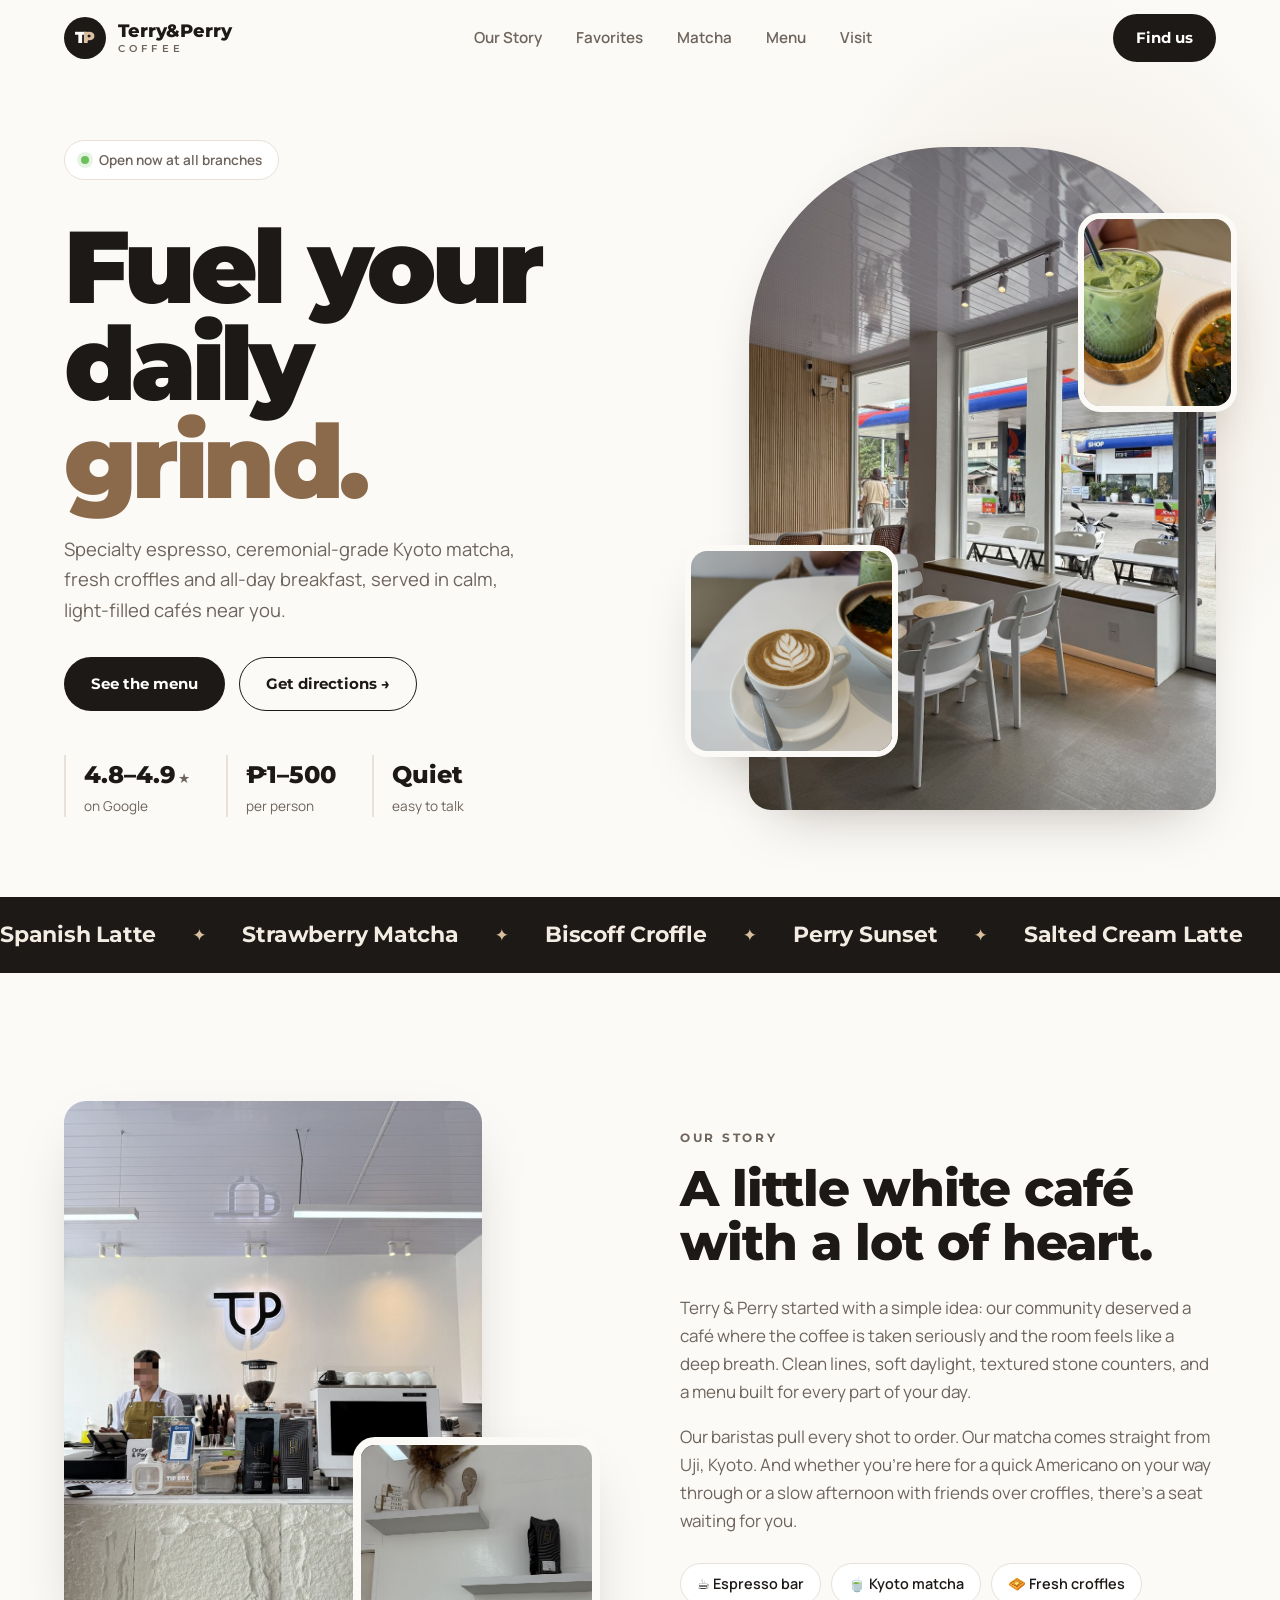
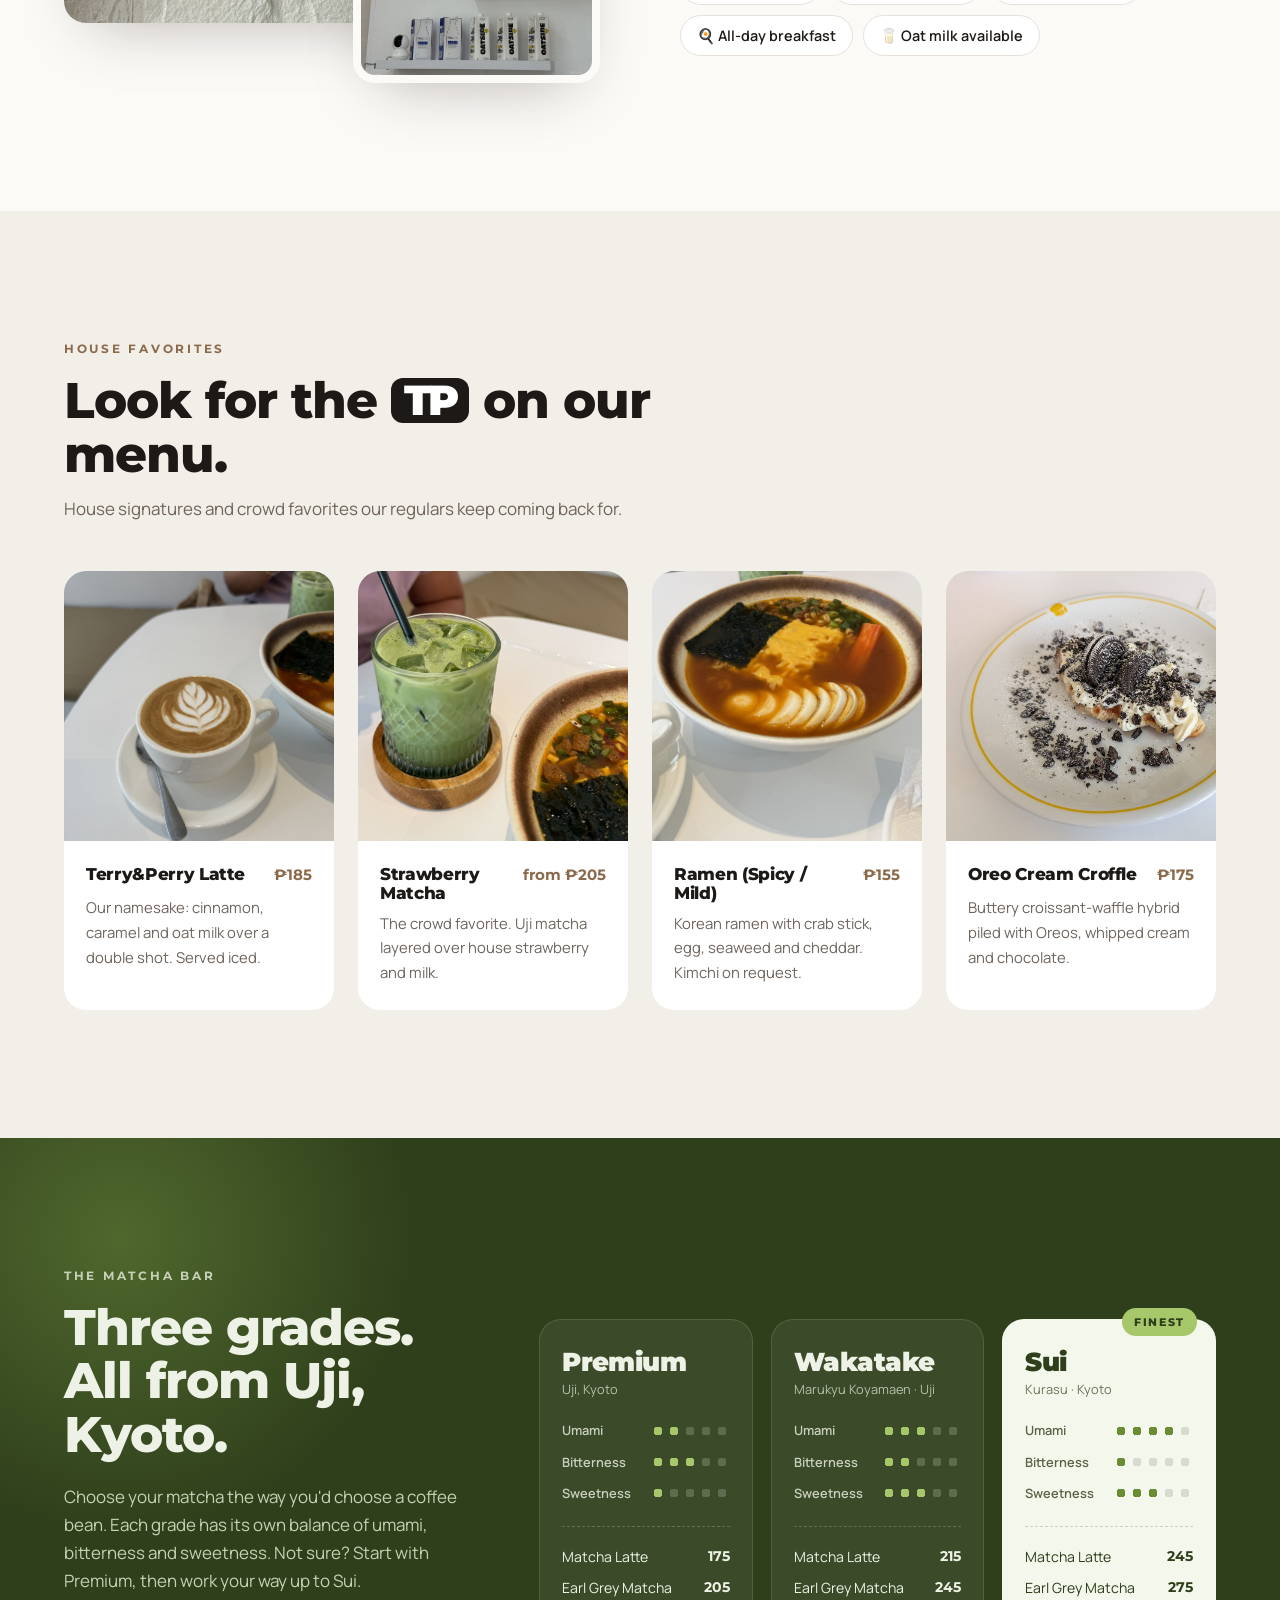
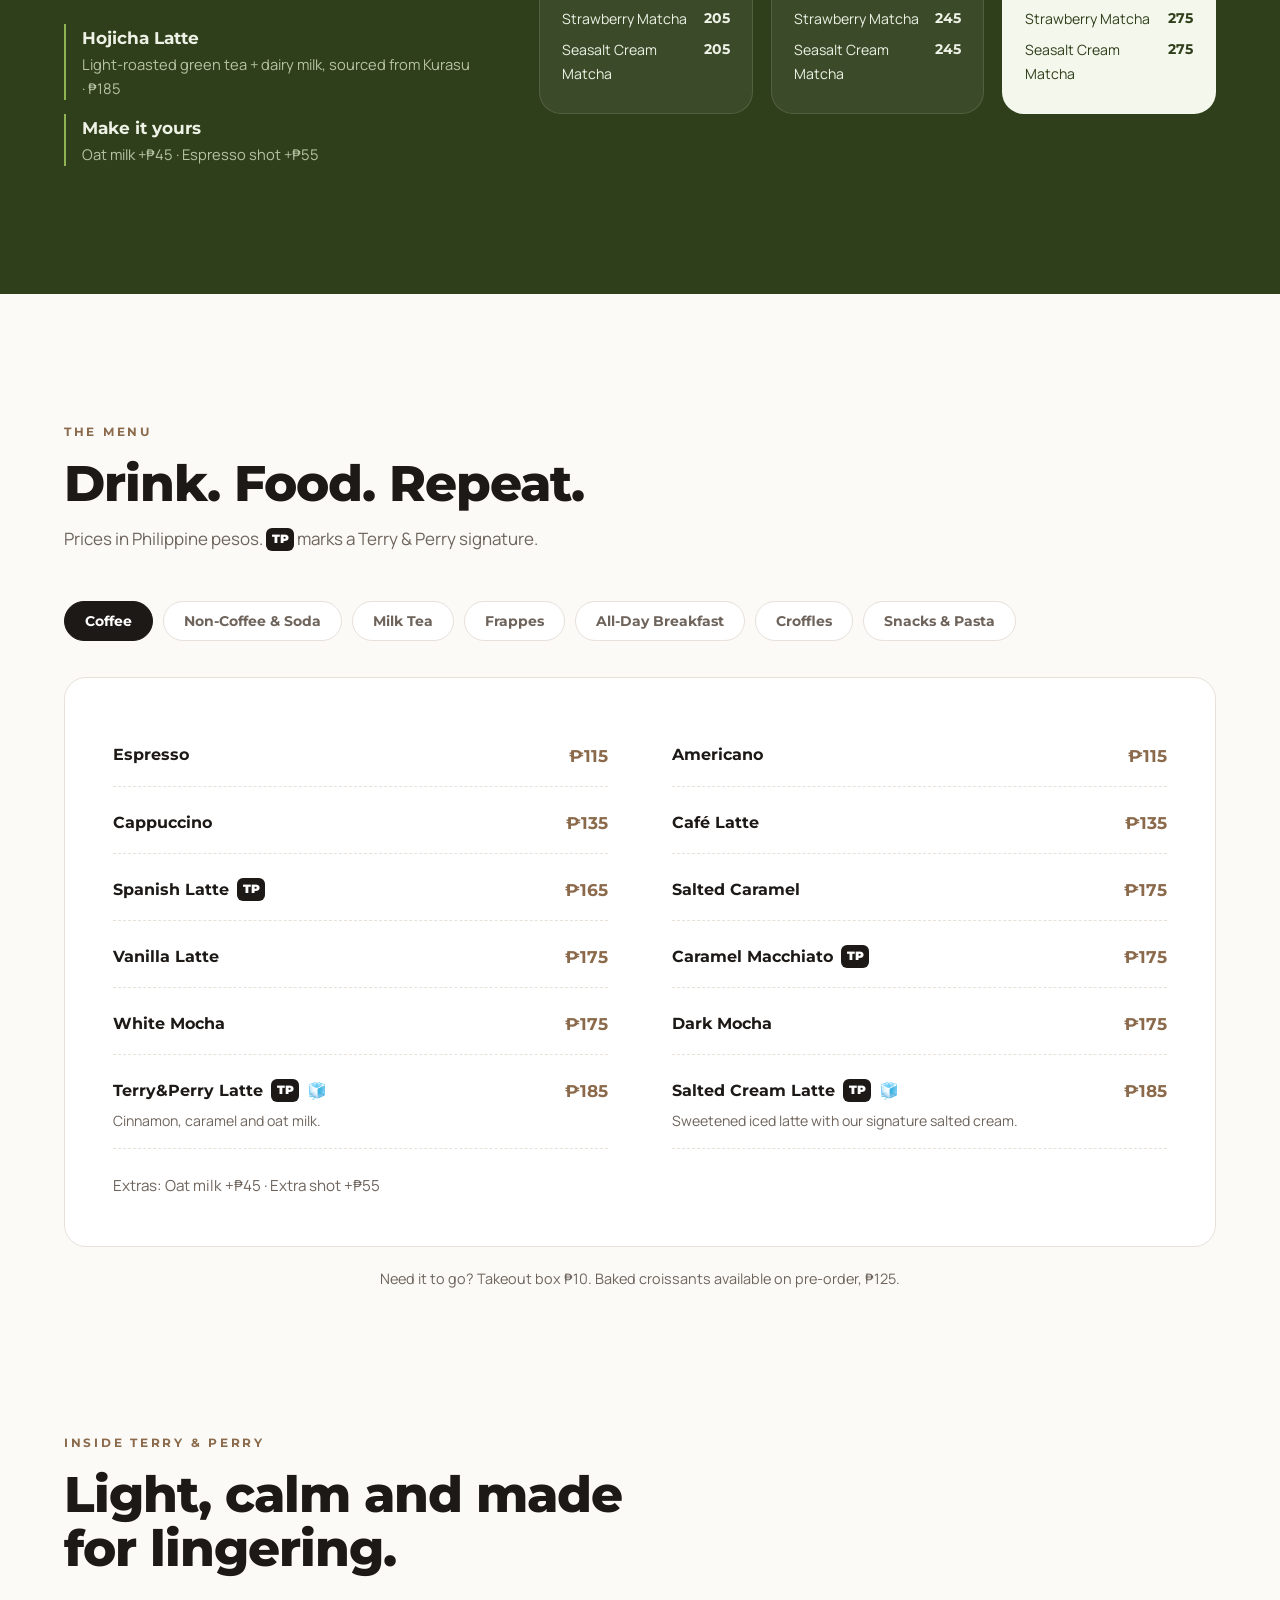
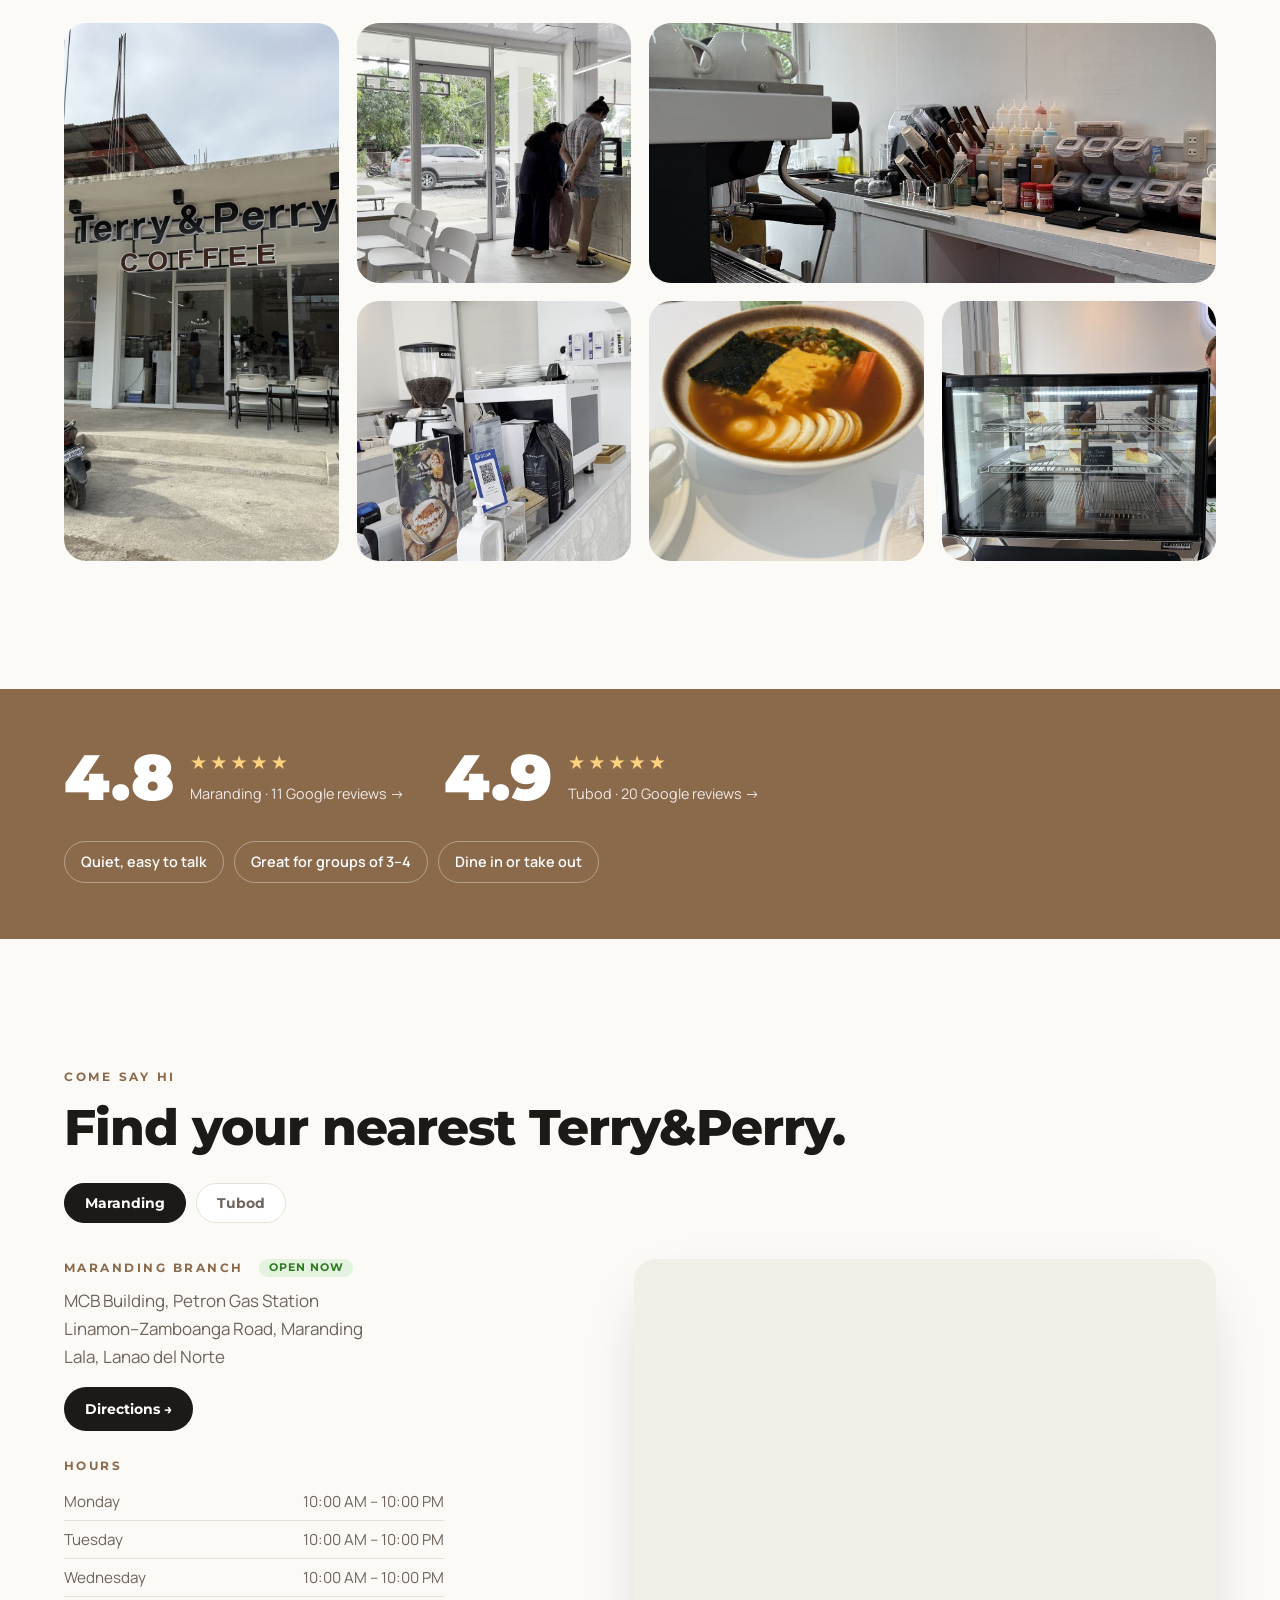
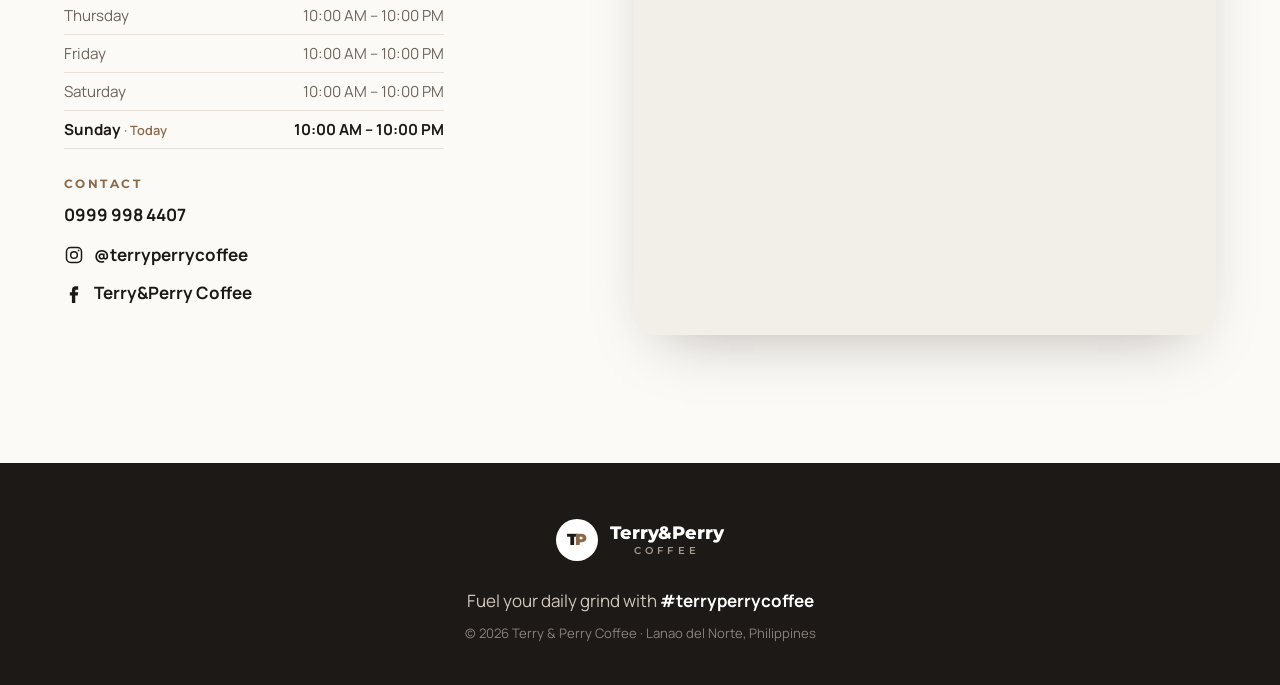
==== index.html @ 443e6894 "Add Terry & Perry Coffee landing page Static landing page with hero, story, house favorites, Kyoto m" ====
<!doctype html>
<html lang="en">
<head>
  <meta charset="utf-8">
  <meta name="viewport" content="width=device-width, initial-scale=1">
  <title>Terry &amp; Perry Coffee</title>
  <meta name="description" content="Terry & Perry Coffee — specialty coffee, Kyoto matcha, croffles and all-day breakfast across our branches in Lanao del Norte.">
  <link rel="preconnect" href="https://fonts.googleapis.com">
  <link rel="preconnect" href="https://fonts.gstatic.com" crossorigin>
  <link href="https://fonts.googleapis.com/css2?family=Montserrat:wght@500;600;700;800;900&family=Manrope:wght@400;500;600;700&display=swap" rel="stylesheet">
  <link rel="stylesheet" href="styles.css">
</head>
<body>

  <!-- ============ NAV ============ -->
  <header class="nav" id="nav">
    <div class="container nav__inner">
      <a href="#top" class="brand" aria-label="Terry & Perry Coffee home">
        <span class="brand__mark" aria-hidden="true">T<span>P</span></span>
        <span class="brand__name">Terry&amp;Perry<small>Coffee</small></span>
      </a>
      <nav class="nav__links" aria-label="Primary">
        <a href="#story">Our Story</a>
        <a href="#favorites">Favorites</a>
        <a href="#matcha">Matcha</a>
        <a href="#menu">Menu</a>
        <a href="#visit">Visit</a>
      </nav>
      <a href="#visit" class="btn btn--dark nav__cta">Find us</a>
      <button class="nav__toggle" aria-label="Open menu" aria-expanded="false" aria-controls="mobileNav">
        <span></span><span></span>
      </button>
    </div>
    <div class="mobile-nav" id="mobileNav">
      <a href="#story">Our Story</a>
      <a href="#favorites">Favorites</a>
      <a href="#matcha">Matcha</a>
      <a href="#menu">Menu</a>
      <a href="#visit">Visit</a>
    </div>
  </header>

  <main id="top">
    <!-- ============ HERO ============ -->
    <section class="hero">
      <div class="container hero__grid">
        <div class="hero__copy">
          <p class="eyebrow"><span class="dot"></span><span id="openStatus">2 branches · open daily</span></p>
          <h1>Fuel your<br>daily <em>grind.</em></h1>
          <p class="lead">Specialty espresso, ceremonial-grade Kyoto matcha, fresh croffles and all-day breakfast, served in calm, light-filled cafés near you.</p>
          <div class="hero__actions">
            <a href="#menu" class="btn btn--dark">See the menu</a>
            <a href="#visit" class="btn btn--ghost">Get directions →</a>
          </div>
          <ul class="hero__facts">
            <li><strong>4.8–4.9<span class="star">★</span></strong><span>on Google</span></li>
            <li><strong>₱1–500</strong><span>per person</span></li>
            <li><strong>Quiet</strong><span>easy to talk</span></li>
          </ul>
        </div>
        <div class="hero__media">
          <figure class="hero__main">
            <img src="images/interior-window.jpg" alt="Bright white interior of Terry & Perry Coffee with large windows and light wood chairs">
          </figure>
          <figure class="hero__float hero__float--a">
            <img src="images/latte.jpg" alt="Latte with rosetta latte art">
          </figure>
          <figure class="hero__float hero__float--b">
            <img src="images/iced-matcha.jpg" alt="Iced matcha latte">
          </figure>
        </div>
      </div>
    </section>

    <!-- ============ MARQUEE ============ -->
    <div class="marquee" aria-hidden="true">
      <div class="marquee__track">
        <span>Spanish Latte</span><i>✦</i><span>Strawberry Matcha</span><i>✦</i><span>Biscoff Croffle</span><i>✦</i><span>Perry Sunset</span><i>✦</i><span>Salted Cream Latte</span><i>✦</i><span>Korean Ramen</span><i>✦</i><span>Hojicha Latte</span><i>✦</i>
        <span>Spanish Latte</span><i>✦</i><span>Strawberry Matcha</span><i>✦</i><span>Biscoff Croffle</span><i>✦</i><span>Perry Sunset</span><i>✦</i><span>Salted Cream Latte</span><i>✦</i><span>Korean Ramen</span><i>✦</i><span>Hojicha Latte</span><i>✦</i>
      </div>
    </div>

    <!-- ============ STORY ============ -->
    <section class="section story" id="story">
      <div class="container story__grid">
        <div class="story__media reveal">
          <img class="story__img story__img--tall" src="images/counter.jpg" alt="Barista at the Terry & Perry counter beneath the illuminated TP logo">
          <img class="story__img story__img--small" src="images/shelf.jpg" alt="Minimal white shelves with pampas grass and oat milk cartons">
        </div>
        <div class="story__copy reveal">
          <p class="kicker">Our story</p>
          <h2>A little white café with a lot of heart.</h2>
          <p>Terry &amp; Perry started with a simple idea: our community deserved a café where the coffee is taken seriously and the room feels like a deep breath. Clean lines, soft daylight, textured stone counters, and a menu built for every part of your day.</p>
          <p>Our baristas pull every shot to order. Our matcha comes straight from Uji, Kyoto. And whether you're here for a quick Americano on your way through or a slow afternoon with friends over croffles, there's a seat waiting for you.</p>
          <div class="story__pills">
            <span>☕ Espresso bar</span>
            <span>🍵 Kyoto matcha</span>
            <span>🧇 Fresh croffles</span>
            <span>🍳 All-day breakfast</span>
            <span>🥛 Oat milk available</span>
          </div>
        </div>
      </div>
    </section>

    <!-- ============ FAVORITES ============ -->
    <section class="section favorites" id="favorites">
      <div class="container">
        <div class="section__head reveal">
          <p class="kicker">House favorites</p>
          <h2>Look for the <span class="tp-badge">TP</span> on our menu.</h2>
          <p class="section__sub">House signatures and crowd favorites our regulars keep coming back for.</p>
        </div>
        <div class="fav-grid">
          <article class="fav reveal">
            <div class="fav__img"><img src="images/latte.jpg" alt="Hot latte with latte art" loading="lazy"></div>
            <div class="fav__body">
              <div class="fav__top"><h3>Terry&amp;Perry Latte</h3><span class="price">₱185</span></div>
              <p>Our namesake: cinnamon, caramel and oat milk over a double shot. Served iced.</p>
            </div>
          </article>
          <article class="fav reveal">
            <div class="fav__img"><img src="images/iced-matcha.jpg" alt="Iced strawberry matcha" loading="lazy"></div>
            <div class="fav__body">
              <div class="fav__top"><h3>Strawberry Matcha</h3><span class="price">from ₱205</span></div>
              <p>The crowd favorite. Uji matcha layered over house strawberry and milk.</p>
            </div>
          </article>
          <article class="fav reveal">
            <div class="fav__img"><img src="images/ramen.jpg" alt="Korean ramen with egg, crab stick, seaweed and cheese" loading="lazy"></div>
            <div class="fav__body">
              <div class="fav__top"><h3>Ramen (Spicy / Mild)</h3><span class="price">₱155</span></div>
              <p>Korean ramen with crab stick, egg, seaweed and cheddar. Kimchi on request.</p>
            </div>
          </article>
          <article class="fav reveal">
            <!-- TEMPORARY photo: CC0, Wikimedia Commons "Oreo Croffle - Fluffy Fluffy Dessert Cafe". Replace with a Terry & Perry shot. -->
            <div class="fav__img"><img src="images/croffle-temp.jpg" alt="Oreo cream croffle dusted with cookie crumbs" loading="lazy"></div>
            <div class="fav__body">
              <div class="fav__top"><h3>Oreo Cream Croffle</h3><span class="price">₱175</span></div>
              <p>Buttery croissant-waffle hybrid piled with Oreos, whipped cream and chocolate.</p>
            </div>
          </article>
        </div>
      </div>
    </section>

    <!-- ============ MATCHA ============ -->
    <section class="section matcha" id="matcha">
      <div class="container matcha__grid">
        <div class="matcha__intro reveal">
          <p class="kicker kicker--light">The matcha bar</p>
          <h2>Three grades.<br>All from Uji, Kyoto.</h2>
          <p>Choose your matcha the way you'd choose a coffee bean. Each grade has its own balance of umami, bitterness and sweetness. Not sure? Start with Premium, then work your way up to Sui.</p>
          <div class="matcha__extras">
            <div><strong>Hojicha Latte</strong><span>Light-roasted green tea + dairy milk, sourced from Kurasu · ₱185</span></div>
            <div><strong>Make it yours</strong><span>Oat milk +₱45 · Espresso shot +₱55</span></div>
          </div>
        </div>

        <div class="matcha__table reveal" role="region" aria-label="Matcha grades comparison">
          <div class="grades">
            <div class="grade">
              <h3>Premium</h3>
              <p class="grade__src">Uji, Kyoto</p>
              <dl class="notes">
                <div><dt>Umami</dt><dd><i class="meter" style="--v:2"></i></dd></div>
                <div><dt>Bitterness</dt><dd><i class="meter" style="--v:3"></i></dd></div>
                <div><dt>Sweetness</dt><dd><i class="meter" style="--v:1"></i></dd></div>
              </dl>
              <ul class="grade__prices">
                <li><span>Matcha Latte</span><b>175</b></li>
                <li><span>Earl Grey Matcha</span><b>205</b></li>
                <li><span>Strawberry Matcha</span><b>205</b></li>
                <li><span>Seasalt Cream Matcha</span><b>205</b></li>
              </ul>
            </div>
            <div class="grade">
              <h3>Wakatake</h3>
              <p class="grade__src">Marukyu Koyamaen · Uji</p>
              <dl class="notes">
                <div><dt>Umami</dt><dd><i class="meter" style="--v:3"></i></dd></div>
                <div><dt>Bitterness</dt><dd><i class="meter" style="--v:2"></i></dd></div>
                <div><dt>Sweetness</dt><dd><i class="meter" style="--v:3"></i></dd></div>
              </dl>
              <ul class="grade__prices">
                <li><span>Matcha Latte</span><b>215</b></li>
                <li><span>Earl Grey Matcha</span><b>245</b></li>
                <li><span>Strawberry Matcha</span><b>245</b></li>
                <li><span>Seasalt Cream Matcha</span><b>245</b></li>
              </ul>
            </div>
            <div class="grade grade--top">
              <span class="grade__tag">Finest</span>
              <h3>Sui</h3>
              <p class="grade__src">Kurasu · Kyoto</p>
              <dl class="notes">
                <div><dt>Umami</dt><dd><i class="meter" style="--v:4"></i></dd></div>
                <div><dt>Bitterness</dt><dd><i class="meter" style="--v:1"></i></dd></div>
                <div><dt>Sweetness</dt><dd><i class="meter" style="--v:3"></i></dd></div>
              </dl>
              <ul class="grade__prices">
                <li><span>Matcha Latte</span><b>245</b></li>
                <li><span>Earl Grey Matcha</span><b>275</b></li>
                <li><span>Strawberry Matcha</span><b>275</b></li>
                <li><span>Seasalt Cream Matcha</span><b>275</b></li>
              </ul>
            </div>
          </div>
        </div>
      </div>
    </section>

    <!-- ============ MENU ============ -->
    <section class="section menu" id="menu">
      <div class="container">
        <div class="section__head reveal">
          <p class="kicker">The menu</p>
          <h2>Drink. Food. Repeat.</h2>
          <p class="section__sub">Prices in Philippine pesos. <span class="tp-badge tp-badge--sm">TP</span> marks a Terry &amp; Perry signature.</p>
        </div>
        <div class="tabs" role="tablist" aria-label="Menu categories" id="menuTabs"></div>
        <div class="menu__panel" id="menuPanel" role="tabpanel" aria-live="polite"></div>
        <p class="menu__note">Need it to go? Takeout box ₱10. Baked croissants available on pre-order, ₱125.</p>
      </div>
    </section>

    <!-- ============ GALLERY ============ -->
    <section class="section gallery" id="gallery">
      <div class="container">
        <div class="section__head reveal">
          <p class="kicker">Inside Terry &amp; Perry</p>
          <h2>Light, calm and made for lingering.</h2>
        </div>
        <div class="gallery__grid">
          <figure class="g g--1 reveal"><img src="images/storefront.jpg" alt="Terry & Perry Coffee storefront with outdoor seating" loading="lazy"></figure>
          <figure class="g g--2 reveal"><img src="images/interior-seating.jpg" alt="White chairs and round tables near the glass entrance" loading="lazy"></figure>
          <figure class="g g--3 reveal"><img src="images/espresso-bar.jpg" alt="Espresso bar with backlit TP logo" loading="lazy"></figure>
          <figure class="g g--4 reveal"><img src="images/coffee-station.jpg" alt="Coffee grinder and brewing station" loading="lazy"></figure>
          <figure class="g g--5 reveal"><img src="images/ramen.jpg" alt="Bowl of ramen with nori and egg" loading="lazy"></figure>
          <figure class="g g--6 reveal"><img src="images/pastries.jpg" alt="Display case with cakes and pastries" loading="lazy"></figure>
        </div>
      </div>
    </section>

    <!-- ============ REVIEW BAND ============ -->
    <section class="rating-band">
      <div class="container rating-band__inner reveal">
        <div class="rating-band__scores" id="ratingScores"><!-- filled from BRANCHES in script.js --></div>
        <ul class="rating-band__tags" aria-label="What guests mention">
          <li>Quiet, easy to talk</li>
          <li>Great for groups of 3–4</li>
          <li>Dine in or take out</li>
        </ul>
      </div>
    </section>

    <!-- ============ VISIT ============ -->
    <section class="section visit" id="visit">
      <div class="container">
        <div class="visit__head reveal">
          <p class="kicker">Come say hi</p>
          <h2>Find your nearest Terry&amp;Perry.</h2>
          <div class="tabs" role="tablist" aria-label="Branches" id="branchTabs"></div>
        </div>
        <div class="visit__grid reveal">
          <div class="visit__info">
            <div id="branchInfo" aria-live="polite"><!-- filled from BRANCHES in script.js --></div>
            <div class="info-block">
              <h3>Contact</h3>
              <p><a href="tel:+639999984407">0999 998 4407</a></p>
              <div class="socials">
                <a href="https://www.instagram.com/terryperrycoffee/" target="_blank" rel="noopener" aria-label="Instagram">
                  <svg viewBox="0 0 24 24" width="20" height="20" fill="none" stroke="currentColor" stroke-width="1.8"><rect x="3" y="3" width="18" height="18" rx="5"/><circle cx="12" cy="12" r="4"/><circle cx="17.5" cy="6.5" r="1" fill="currentColor" stroke="none"/></svg>
                  @terryperrycoffee
                </a>
                <a href="https://www.facebook.com/search/top?q=Terry%26Perry%20Coffee" target="_blank" rel="noopener" aria-label="Facebook">
                  <svg viewBox="0 0 24 24" width="20" height="20" fill="currentColor"><path d="M14 8h3V4h-3c-2.8 0-4.5 1.8-4.5 4.6V11H7v4h2.5v9h4v-9h3l.5-4h-3.5V9c0-.6.4-1 1-1z"/></svg>
                  Terry&amp;Perry Coffee
                </a>
              </div>
            </div>
          </div>
          <div class="visit__map">
            <iframe id="branchMap" title="Map of the selected Terry & Perry branch" loading="lazy" referrerpolicy="no-referrer-when-downgrade"></iframe>
          </div>
        </div>
      </div>
    </section>
  </main>

  <!-- ============ FOOTER ============ -->
  <footer class="footer">
    <div class="container footer__inner">
      <div class="brand brand--footer">
        <span class="brand__mark" aria-hidden="true">T<span>P</span></span>
        <span class="brand__name">Terry&amp;Perry<small>Coffee</small></span>
      </div>
      <p class="footer__tag">Fuel your daily grind with <strong>#terryperrycoffee</strong></p>
      <p class="footer__copy">© <span id="year"></span> Terry &amp; Perry Coffee · Lanao del Norte, Philippines</p>
    </div>
  </footer>

  <script src="script.js"></script>
</body>
</html>
---- styles.css ----
/* ============ Tokens ============ */
:root {
  --bg: #fbfaf7;
  --surface: #ffffff;
  --stone: #f2eee8;
  --ink: #1d1916;
  --muted: #6e645c;
  --line: #e7e1d9;
  --brown: #8b6a4c;
  --brown-deep: #4e392a;
  --matcha: #6a8d34;
  --matcha-deep: #2f3f1b;
  --matcha-soft: #e9f0dc;
  --radius: 22px;
  --radius-sm: 14px;
  --shadow: 0 24px 60px -28px rgba(45, 30, 18, .35);
  --font-display: "Montserrat", system-ui, sans-serif;
  --font-body: "Manrope", system-ui, sans-serif;
  --container: 1200px;
}

*, *::before, *::after { box-sizing: border-box; }
html { scroll-behavior: smooth; scroll-padding-top: 84px; }
body {
  margin: 0;
  background: var(--bg);
  color: var(--ink);
  font-family: var(--font-body);
  font-size: 17px;
  line-height: 1.65;
  -webkit-font-smoothing: antialiased;
  overflow-x: hidden;
}
img { display: block; max-width: 100%; }
a { color: inherit; }
h1, h2, h3 { font-family: var(--font-display); line-height: 1.08; margin: 0; letter-spacing: -0.02em; }
h2 { font-size: clamp(2rem, 4.2vw, 3.1rem); font-weight: 800; }
p { margin: 0 0 1em; }

.container { width: 100%; max-width: var(--container); margin: 0 auto; padding: 0 24px; }
.section { padding: clamp(72px, 10vw, 128px) 0; }
.section__head { max-width: 640px; margin-bottom: 48px; }
.section__sub { color: var(--muted); margin-top: 14px; }
.kicker {
  font-family: var(--font-display); font-weight: 700; font-size: .78rem;
  letter-spacing: .22em; text-transform: uppercase; color: var(--brown); margin-bottom: 14px;
}
.kicker--light { color: #b9d48a; }

/* ============ Buttons ============ */
.btn {
  display: inline-flex; align-items: center; gap: 8px;
  padding: 14px 26px; border-radius: 999px;
  font-family: var(--font-display); font-weight: 700; font-size: .92rem;
  text-decoration: none; transition: transform .2s ease, background .2s ease, color .2s ease, box-shadow .2s;
  border: 1.5px solid transparent; white-space: nowrap;
}
.btn:hover { transform: translateY(-2px); }
.btn--dark { background: var(--ink); color: #fff; }
.btn--dark:hover { background: var(--brown-deep); box-shadow: 0 12px 24px -12px rgba(78, 57, 42, .6); }
.btn--ghost { border-color: var(--ink); color: var(--ink); }
.btn--ghost:hover { background: var(--ink); color: #fff; }
.btn--light { background: #fff; color: var(--brown-deep); }

/* ============ Brand mark ============ */
.brand { display: inline-flex; align-items: center; gap: 12px; text-decoration: none; }
.brand__mark {
  display: inline-flex; align-items: center; justify-content: center; width: 42px; height: 42px; border-radius: 50%;
  background: var(--ink); color: #fff; font-family: var(--font-display); font-weight: 900;
  font-size: 1rem; letter-spacing: -0.08em; padding-right: 2px;
}
.brand__mark span { color: #d9bf9f; margin-left: -1px; }
.brand__name { font-family: var(--font-display); font-weight: 800; font-size: 1.12rem; line-height: 1; display: flex; flex-direction: column; }
.brand__name small { font-weight: 600; font-size: .62rem; letter-spacing: .42em; text-transform: uppercase; color: var(--muted); margin-top: 4px; }

/* ============ Nav ============ */
.nav {
  position: fixed; inset: 0 0 auto 0; z-index: 50;
  transition: background .3s ease, box-shadow .3s ease, backdrop-filter .3s;
}
.nav.is-scrolled { background: rgba(251, 250, 247, .86); backdrop-filter: blur(14px); box-shadow: 0 1px 0 var(--line); }
.nav__inner { display: flex; align-items: center; justify-content: space-between; height: 76px; gap: 24px; }
.nav__links { display: flex; gap: 34px; }
.nav__links a { text-decoration: none; font-weight: 600; font-size: .95rem; color: var(--muted); position: relative; transition: color .2s; }
.nav__links a::after { content: ""; position: absolute; left: 0; bottom: -6px; width: 0; height: 2px; background: var(--brown); transition: width .25s; }
.nav__links a:hover { color: var(--ink); }
.nav__links a:hover::after { width: 100%; }
.nav__cta { padding: 11px 22px; }
.nav__toggle { display: none; background: none; border: 0; width: 44px; height: 44px; cursor: pointer; position: relative; }
.nav__toggle span { position: absolute; left: 11px; right: 11px; height: 2px; background: var(--ink); transition: transform .3s, top .3s; }
.nav__toggle span:first-child { top: 17px; }
.nav__toggle span:last-child { top: 25px; }
.nav.is-open .nav__toggle span:first-child { top: 21px; transform: rotate(45deg); }
.nav.is-open .nav__toggle span:last-child { top: 21px; transform: rotate(-45deg); }
.mobile-nav { display: none; }

/* ============ Hero ============ */
.hero { padding: 140px 0 80px; position: relative; }
.hero::before {
  content: ""; position: absolute; inset: 0 0 auto auto; width: 55%; height: 100%;
  background: radial-gradient(60% 60% at 70% 40%, #efe6da 0%, transparent 70%); pointer-events: none;
}
.hero__grid { display: grid; grid-template-columns: 1.05fr 1fr; gap: 64px; align-items: center; position: relative; }
.eyebrow {
  display: inline-flex; align-items: center; gap: 10px; padding: 8px 16px; border-radius: 999px;
  background: var(--surface); border: 1px solid var(--line); font-weight: 600; font-size: .85rem; color: var(--muted);
}
.dot { width: 8px; height: 8px; border-radius: 50%; background: #6cbf5a; box-shadow: 0 0 0 4px rgba(108, 191, 90, .18); }
.dot.is-closed { background: #c9774d; box-shadow: 0 0 0 4px rgba(201, 119, 77, .18); }
.hero h1 {
  font-size: clamp(3.2rem, 8vw, 6.4rem); font-weight: 900; letter-spacing: -0.045em; margin: 24px 0 24px; line-height: .95;
}
.hero h1 em { font-style: normal; color: var(--brown); }
.lead { font-size: 1.15rem; color: var(--muted); max-width: 30rem; }
.hero__actions { display: flex; gap: 14px; flex-wrap: wrap; margin: 32px 0 44px; }
.hero__facts { list-style: none; padding: 0; margin: 0; display: flex; gap: 36px; flex-wrap: wrap; }
.hero__facts li { display: flex; flex-direction: column; padding-left: 18px; border-left: 2px solid var(--line); }
.hero__facts strong { font-family: var(--font-display); font-size: 1.5rem; font-weight: 800; }
.hero__facts span { font-size: .85rem; color: var(--muted); }
.star { color: #e3a83b; font-size: 1.1rem; margin-left: 2px; }

.hero__media { position: relative; aspect-ratio: 4 / 5; }
.hero__media figure { margin: 0; overflow: hidden; }
.hero__media img { width: 100%; height: 100%; object-fit: cover; }
.hero__main { position: absolute; inset: 0 0 0 12%; border-radius: 200px 200px var(--radius) var(--radius); box-shadow: var(--shadow); }
.hero__float { position: absolute; border-radius: var(--radius); border: 6px solid var(--bg); box-shadow: var(--shadow); }
.hero__float--a { width: 40%; aspect-ratio: 1; left: 0; bottom: 8%; animation: float 7s ease-in-out infinite; }
.hero__float--b { width: 30%; aspect-ratio: 4 / 5; right: -4%; top: 10%; animation: float 8s ease-in-out -2s infinite; }
@keyframes float { 50% { transform: translateY(-12px); } }

/* ============ Marquee ============ */
.marquee { background: var(--ink); color: #f3ece3; overflow: hidden; padding: 20px 0; }
.marquee__track { display: flex; gap: 36px; width: max-content; animation: scroll 38s linear infinite; align-items: center; }
.marquee span { font-family: var(--font-display); font-weight: 700; font-size: 1.35rem; letter-spacing: -0.01em; }
.marquee i { font-style: normal; color: #d9bf9f; }
@keyframes scroll { to { transform: translateX(-50%); } }

/* ============ Story ============ */
.story__grid { display: grid; grid-template-columns: 1fr 1fr; gap: 80px; align-items: center; }
.story__media { position: relative; padding-bottom: 60px; }
.story__img { border-radius: var(--radius); object-fit: cover; box-shadow: var(--shadow); }
.story__img--tall { width: 78%; aspect-ratio: 4 / 5; }
.story__img--small { position: absolute; width: 46%; aspect-ratio: 1; right: 0; bottom: 0; border: 8px solid var(--bg); }
.story__copy p { color: var(--muted); }
.story__copy h2 { margin-bottom: 24px; }
.story__pills { display: flex; flex-wrap: wrap; gap: 10px; margin-top: 28px; }
.story__pills span { background: var(--surface); border: 1px solid var(--line); padding: 8px 16px; border-radius: 999px; font-size: .9rem; font-weight: 600; }

/* ============ Favorites ============ */
.favorites { background: var(--stone); }
.tp-badge {
  display: inline-grid; place-items: center; background: var(--ink); color: #fff;
  border-radius: 12px; padding: 0 .3em; font-weight: 900; letter-spacing: -0.06em; font-size: .85em; vertical-align: .08em;
}
.tp-badge--sm { font-size: .72rem; border-radius: 6px; padding: 2px 6px; vertical-align: .1em; letter-spacing: -0.04em; font-family: var(--font-display); }
.fav-grid { display: grid; grid-template-columns: repeat(4, 1fr); gap: 24px; }
.fav { background: var(--surface); border-radius: var(--radius); overflow: hidden; transition: transform .35s ease, box-shadow .35s ease; }
.fav:hover { transform: translateY(-6px); box-shadow: var(--shadow); }
.fav__img { aspect-ratio: 1; overflow: hidden; }
.fav__img img { width: 100%; height: 100%; object-fit: cover; transition: transform .6s ease; }
.fav:hover .fav__img img { transform: scale(1.06); }
.fav__body { padding: 22px 22px 26px; }
.fav__top { display: flex; justify-content: space-between; align-items: baseline; gap: 10px; margin-bottom: 8px; }
.fav h3 { font-size: 1.08rem; font-weight: 800; }
.price { font-family: var(--font-display); font-weight: 700; color: var(--brown); font-size: .92rem; white-space: nowrap; }
.fav p { color: var(--muted); font-size: .93rem; margin: 0; }

/* ============ Matcha ============ */
.matcha { background: var(--matcha-deep); color: #eef2e6; position: relative; overflow: hidden; }
.matcha::before {
  content: ""; position: absolute; width: 640px; height: 640px; border-radius: 50%;
  background: radial-gradient(circle, rgba(140, 180, 80, .35), transparent 65%); top: -220px; left: -200px;
}
.matcha__grid { display: grid; grid-template-columns: .85fr 1.4fr; gap: 64px; align-items: center; position: relative; }
.matcha__intro p { color: #c5d0b5; }
.matcha__intro h2 { margin-bottom: 22px; }
.matcha__extras { display: grid; gap: 14px; margin-top: 28px; }
.matcha__extras div { border-left: 2px solid #8fb253; padding-left: 16px; display: flex; flex-direction: column; }
.matcha__extras strong { font-family: var(--font-display); }
.matcha__extras span { color: #b6c3a4; font-size: .92rem; }
.grades { display: grid; grid-template-columns: repeat(3, 1fr); gap: 18px; }
.grade {
  position: relative; background: rgba(255, 255, 255, .06); border: 1px solid rgba(255, 255, 255, .12);
  border-radius: var(--radius); padding: 28px 22px; transition: transform .3s, background .3s;
}
.grade:hover { transform: translateY(-4px); background: rgba(255, 255, 255, .1); }
.grade--top { background: #f4f7ec; color: var(--matcha-deep); border-color: transparent; }
.grade--top:hover { background: #fff; }
.grade__tag {
  position: absolute; top: -12px; right: 18px; background: #a6c86b; color: var(--matcha-deep);
  font-family: var(--font-display); font-weight: 800; font-size: .7rem; letter-spacing: .15em; text-transform: uppercase;
  padding: 5px 12px; border-radius: 999px;
}
.grade h3 { font-size: 1.6rem; font-weight: 900; }
.grade__src { font-size: .8rem; opacity: .7; margin: 4px 0 20px; }
.notes { margin: 0 0 22px; display: grid; gap: 10px; }
.notes div { display: flex; justify-content: space-between; align-items: center; gap: 8px; }
.notes dt { font-size: .8rem; font-weight: 600; opacity: .8; }
.notes dd { margin: 0; }
/* 5-dot scale: dd draws the empty dots, .meter overlays --v filled dots */
.grade { --on: #a6c86b; --off: rgba(255, 255, 255, .18); }
.grade--top { --on: var(--matcha); --off: rgba(47, 63, 27, .15); }
.notes dd { position: relative; width: 80px; height: 10px; background: radial-gradient(circle 4.5px, var(--off) 98%, transparent) 0 0 / 16px 10px repeat-x; }
.meter { position: absolute; left: 0; top: 0; height: 10px; width: calc(var(--v) * 16px); background: radial-gradient(circle 4.5px, var(--on) 98%, transparent) 0 0 / 16px 10px repeat-x; }
.grade__prices { list-style: none; padding: 18px 0 0; margin: 0; border-top: 1px dashed currentColor; border-color: rgba(255, 255, 255, .2); display: grid; gap: 8px; }
.grade--top .grade__prices { border-color: rgba(47, 63, 27, .2); }
.grade__prices li { display: flex; justify-content: space-between; gap: 8px; font-size: .88rem; }
.grade__prices b { font-family: var(--font-display); }

/* ============ Menu ============ */
.tabs { display: flex; gap: 10px; flex-wrap: wrap; margin-bottom: 36px; }
.tab {
  border: 1.5px solid var(--line); background: var(--surface); color: var(--muted);
  padding: 10px 20px; border-radius: 999px; font-family: var(--font-display); font-weight: 700; font-size: .88rem;
  cursor: pointer; transition: all .2s;
}
.tab:hover { border-color: var(--ink); color: var(--ink); }
.tab[aria-selected="true"] { background: var(--ink); border-color: var(--ink); color: #fff; }
.menu__panel {
  background: var(--surface); border: 1px solid var(--line); border-radius: var(--radius);
  padding: clamp(24px, 4vw, 48px); min-height: 280px;
}
.menu__panel.is-swapping { animation: fadeUp .4s ease; }
.menu__cols { display: grid; grid-template-columns: 1fr 1fr; gap: 6px 64px; }
.menu__intro { color: var(--muted); margin-bottom: 24px; font-size: .95rem; }
.item { display: grid; grid-template-columns: 1fr auto; gap: 4px 16px; padding: 16px 0; border-bottom: 1px dashed var(--line); }
.item__name { font-family: var(--font-display); font-weight: 700; font-size: 1rem; display: flex; align-items: center; gap: 8px; }
.item__price { font-family: var(--font-display); font-weight: 700; color: var(--brown); white-space: nowrap; }
.item__desc { grid-column: 1 / -1; color: var(--muted); font-size: .88rem; margin: 0; }
.menu__note { color: var(--muted); font-size: .9rem; margin-top: 20px; text-align: center; }
.size-head { display: flex; justify-content: flex-end; gap: 22px; font-family: var(--font-display); font-weight: 700; font-size: .75rem; color: var(--muted); letter-spacing: .1em; }

/* ============ Gallery ============ */
.gallery { padding-top: 0; }
.gallery__grid {
  display: grid; grid-template-columns: repeat(4, 1fr); grid-template-rows: 260px 260px; gap: 18px;
}
.g { margin: 0; border-radius: var(--radius); overflow: hidden; }
.g img { width: 100%; height: 100%; object-fit: cover; transition: transform .7s ease; }
.g:hover img { transform: scale(1.05); }
.g--1 { grid-row: span 2; }
.g--3 { grid-column: span 2; }

/* ============ Rating band ============ */
.rating-band { background: var(--brown); color: #fff; padding: 56px 0; }
.rating-band__inner { display: flex; align-items: center; justify-content: space-between; gap: 32px; flex-wrap: wrap; }
.rating-band__scores { display: flex; gap: 40px; flex-wrap: wrap; }
.rating-band__score { display: flex; align-items: center; gap: 16px; text-decoration: none; color: #fff; transition: opacity .2s; }
.rating-band__score:hover { opacity: .85; }
.rating-band__score .big { font-family: var(--font-display); font-weight: 900; font-size: 4rem; line-height: 1; }
.rating-band__score .stars { color: #ffd27d; letter-spacing: 3px; font-size: 1.2rem; }
.rating-band__score span:not(.big) { font-size: .9rem; opacity: .85; }
.rating-band__tags { list-style: none; padding: 0; margin: 0; display: flex; gap: 10px; flex-wrap: wrap; }
.rating-band__tags li { border: 1px solid rgba(255, 255, 255, .35); padding: 8px 16px; border-radius: 999px; font-weight: 600; font-size: .9rem; }

/* ============ Visit ============ */
.visit__grid { display: grid; grid-template-columns: 1fr 1.15fr; gap: 64px; align-items: stretch; }
.visit__head { margin-bottom: 36px; }
.visit__head h2 { margin-bottom: 28px; }
.visit__head .tabs { margin-bottom: 0; }
.btn--sm { padding: 10px 20px; font-size: .85rem; margin-top: 16px; }
.status { display: inline-block; margin-left: 10px; padding: 3px 10px; border-radius: 999px; font-size: .68rem; letter-spacing: .08em; background: #e4f3df; color: #2f7a22; vertical-align: 1px; }
.status--closed { background: #f7e6dc; color: #a2532c; }
.info-block { margin-bottom: 28px; }
.info-block h3 { font-size: .78rem; letter-spacing: .2em; text-transform: uppercase; color: var(--brown); margin-bottom: 10px; }
.info-block p { color: var(--muted); margin: 0; }
.info-block a:not(.btn) { text-decoration: none; font-weight: 700; color: var(--ink); }
.hours { border-collapse: collapse; width: 100%; max-width: 380px; font-size: .95rem; }
.hours td { padding: 6px 0; color: var(--muted); border-bottom: 1px solid var(--line); }
.hours td:last-child { text-align: right; }
.hours tr.is-today td { color: var(--ink); font-weight: 700; }
.hours tr.is-today td:first-child::after { content: " · Today"; color: var(--brown); font-weight: 600; font-size: .8rem; }
.socials { display: flex; flex-direction: column; gap: 10px; margin-top: 12px; }
.socials a { display: inline-flex; align-items: center; gap: 10px; font-weight: 600; color: var(--ink); }
.socials a:hover { color: var(--brown); }
.visit__map { border-radius: var(--radius); overflow: hidden; min-height: 460px; box-shadow: var(--shadow); background: var(--stone); }
.visit__map iframe { width: 100%; height: 100%; min-height: 460px; border: 0; filter: grayscale(.35) contrast(1.05); }

/* ============ Footer ============ */
.footer { background: var(--ink); color: #cfc6bd; padding: 56px 0 40px; }
.footer__inner { display: flex; flex-direction: column; align-items: center; text-align: center; gap: 8px; }
.brand--footer .brand__mark { background: #fff; color: var(--ink); }
.brand--footer .brand__mark span { color: var(--brown); }
.brand--footer .brand__name { color: #fff; }
.brand--footer .brand__name small { color: #a59a90; }
.footer__tag { margin: 18px 0 0; }
.footer__tag strong { color: #fff; }
.footer__copy { font-size: .82rem; opacity: .6; margin: 0; }

/* ============ Reveal ============ */
.reveal { opacity: 0; transform: translateY(28px); transition: opacity .8s ease, transform .8s ease; }
.reveal.is-visible { opacity: 1; transform: none; }
@keyframes fadeUp { from { opacity: 0; transform: translateY(10px); } to { opacity: 1; transform: none; } }
@media (prefers-reduced-motion: reduce) {
  *, *::before, *::after { animation: none !important; transition: none !important; }
  .reveal { opacity: 1; transform: none; }
}

/* ============ Responsive ============ */
@media (max-width: 1080px) {
  .fav-grid { grid-template-columns: repeat(2, 1fr); }
  .matcha__grid { grid-template-columns: 1fr; }
}
@media (max-width: 900px) {
  .nav__links, .nav__cta { display: none; }
  .nav__toggle { display: block; }
  .mobile-nav {
    display: flex; flex-direction: column; background: var(--bg); padding: 0 24px;
    max-height: 0; overflow: hidden; transition: max-height .35s ease, padding .35s ease; box-shadow: 0 1px 0 var(--line);
  }
  .mobile-nav a { padding: 14px 0; border-bottom: 1px solid var(--line); text-decoration: none; font-weight: 700; font-family: var(--font-display); }
  .nav.is-open { background: var(--bg); }
  .nav.is-open .mobile-nav { max-height: 400px; padding-bottom: 12px; }
  .hero { padding-top: 110px; }
  .hero__grid, .story__grid, .visit__grid { grid-template-columns: 1fr; gap: 48px; }
  .hero__media { max-width: 520px; width: 100%; margin: 0 auto; }
  .story__media { max-width: 560px; }
  .menu__cols { grid-template-columns: 1fr; }
  .gallery__grid { grid-template-columns: 1fr 1fr; grid-template-rows: auto; }
  .g { aspect-ratio: 1; }
  .g--3 { grid-column: auto; }
  .g--1, .g--6 { grid-row: auto; grid-column: span 2; aspect-ratio: 16 / 10; }
}
@media (max-width: 640px) {
  body { font-size: 16px; }
  .container { padding: 0 16px; }
  .grades { grid-template-columns: 1fr; }
  .fav-grid { grid-template-columns: 1fr; }
  .hero__facts { gap: 20px; }
  .hero__float--b { right: 0; }
  .rating-band__inner { flex-direction: column; align-items: flex-start; }
}
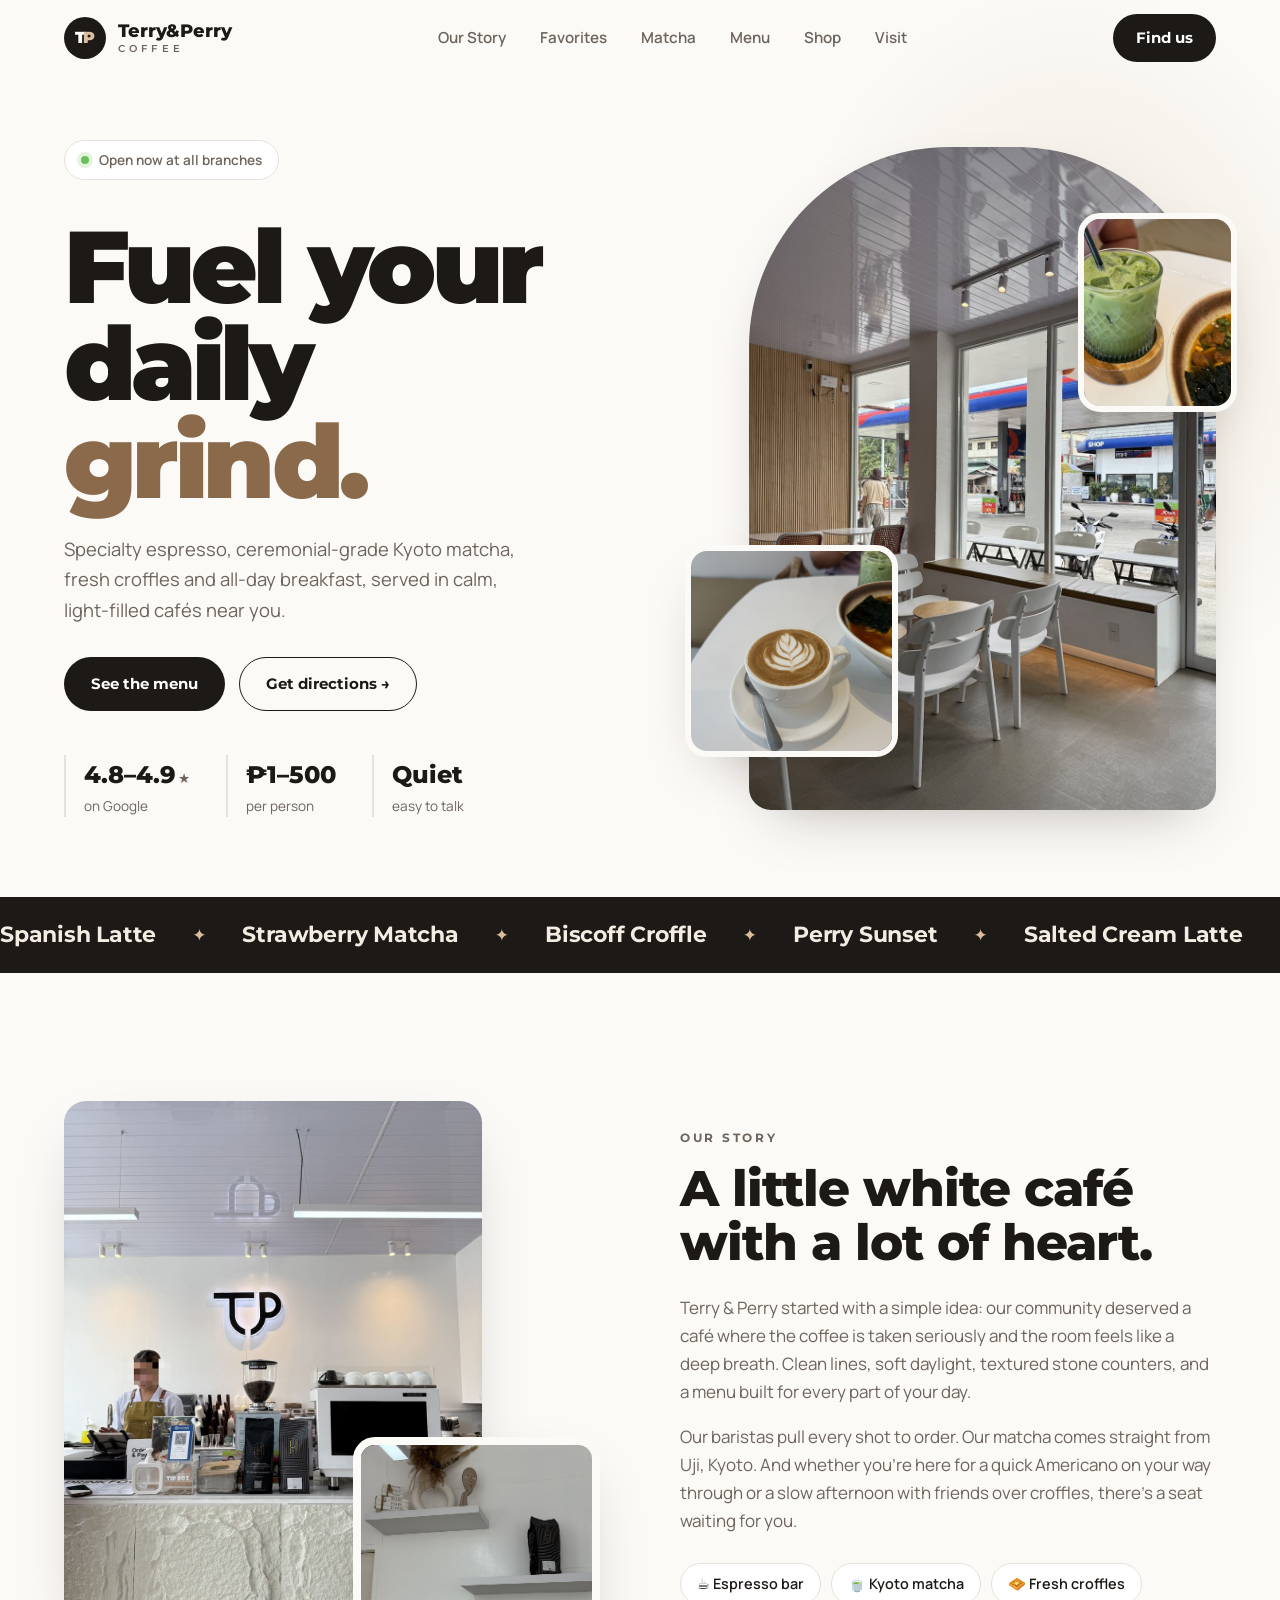
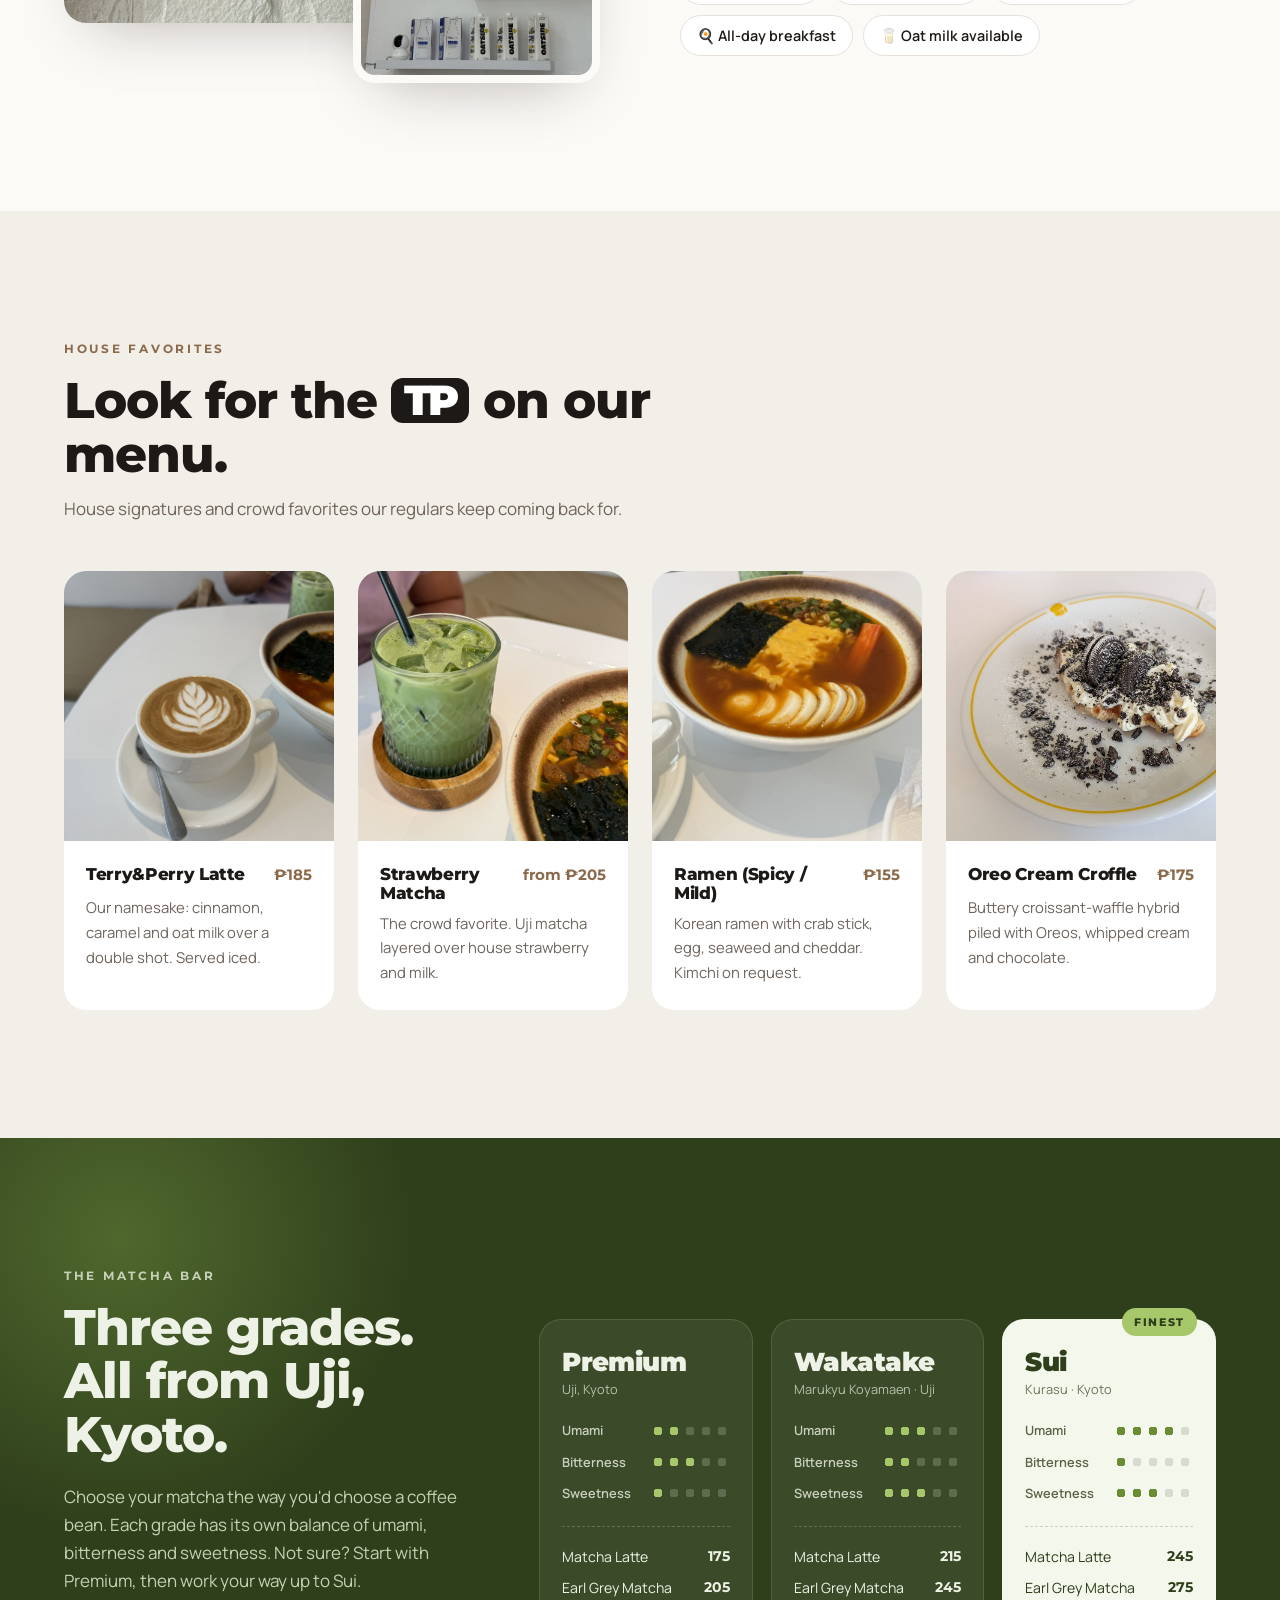
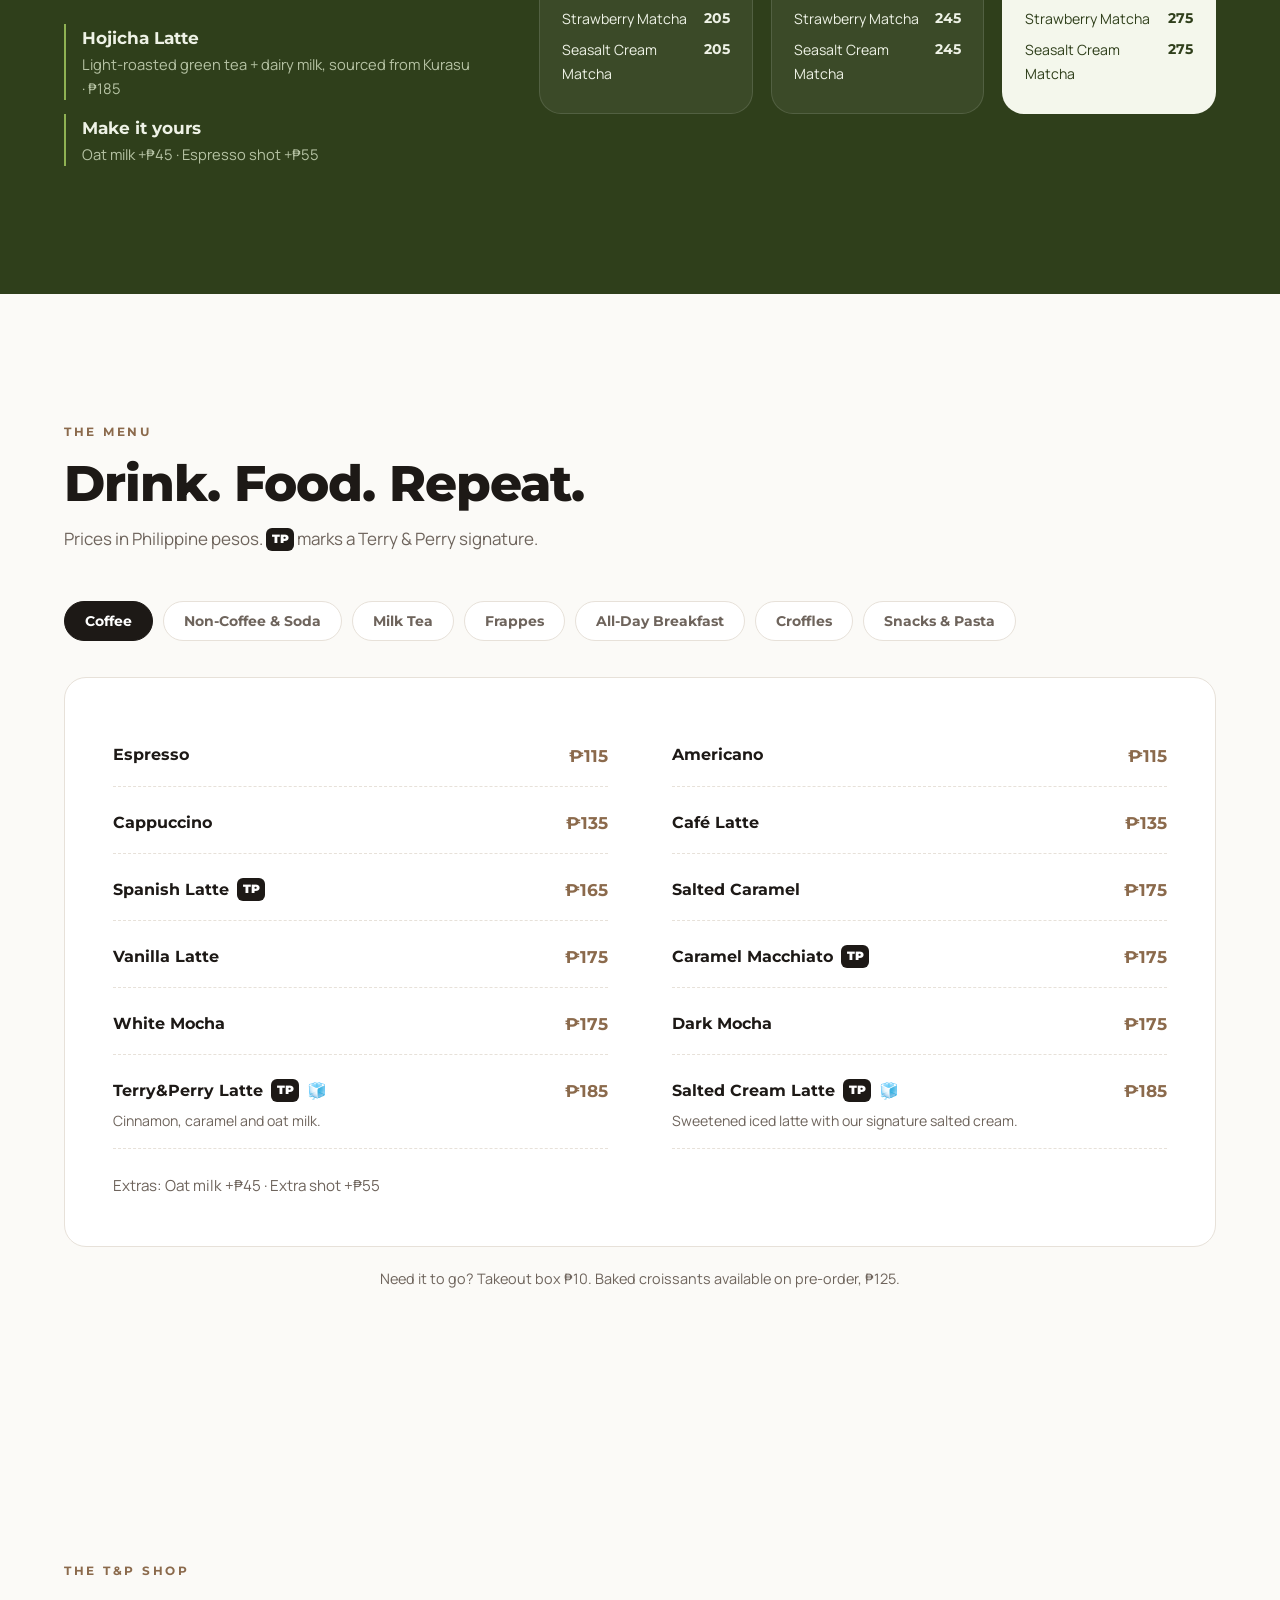
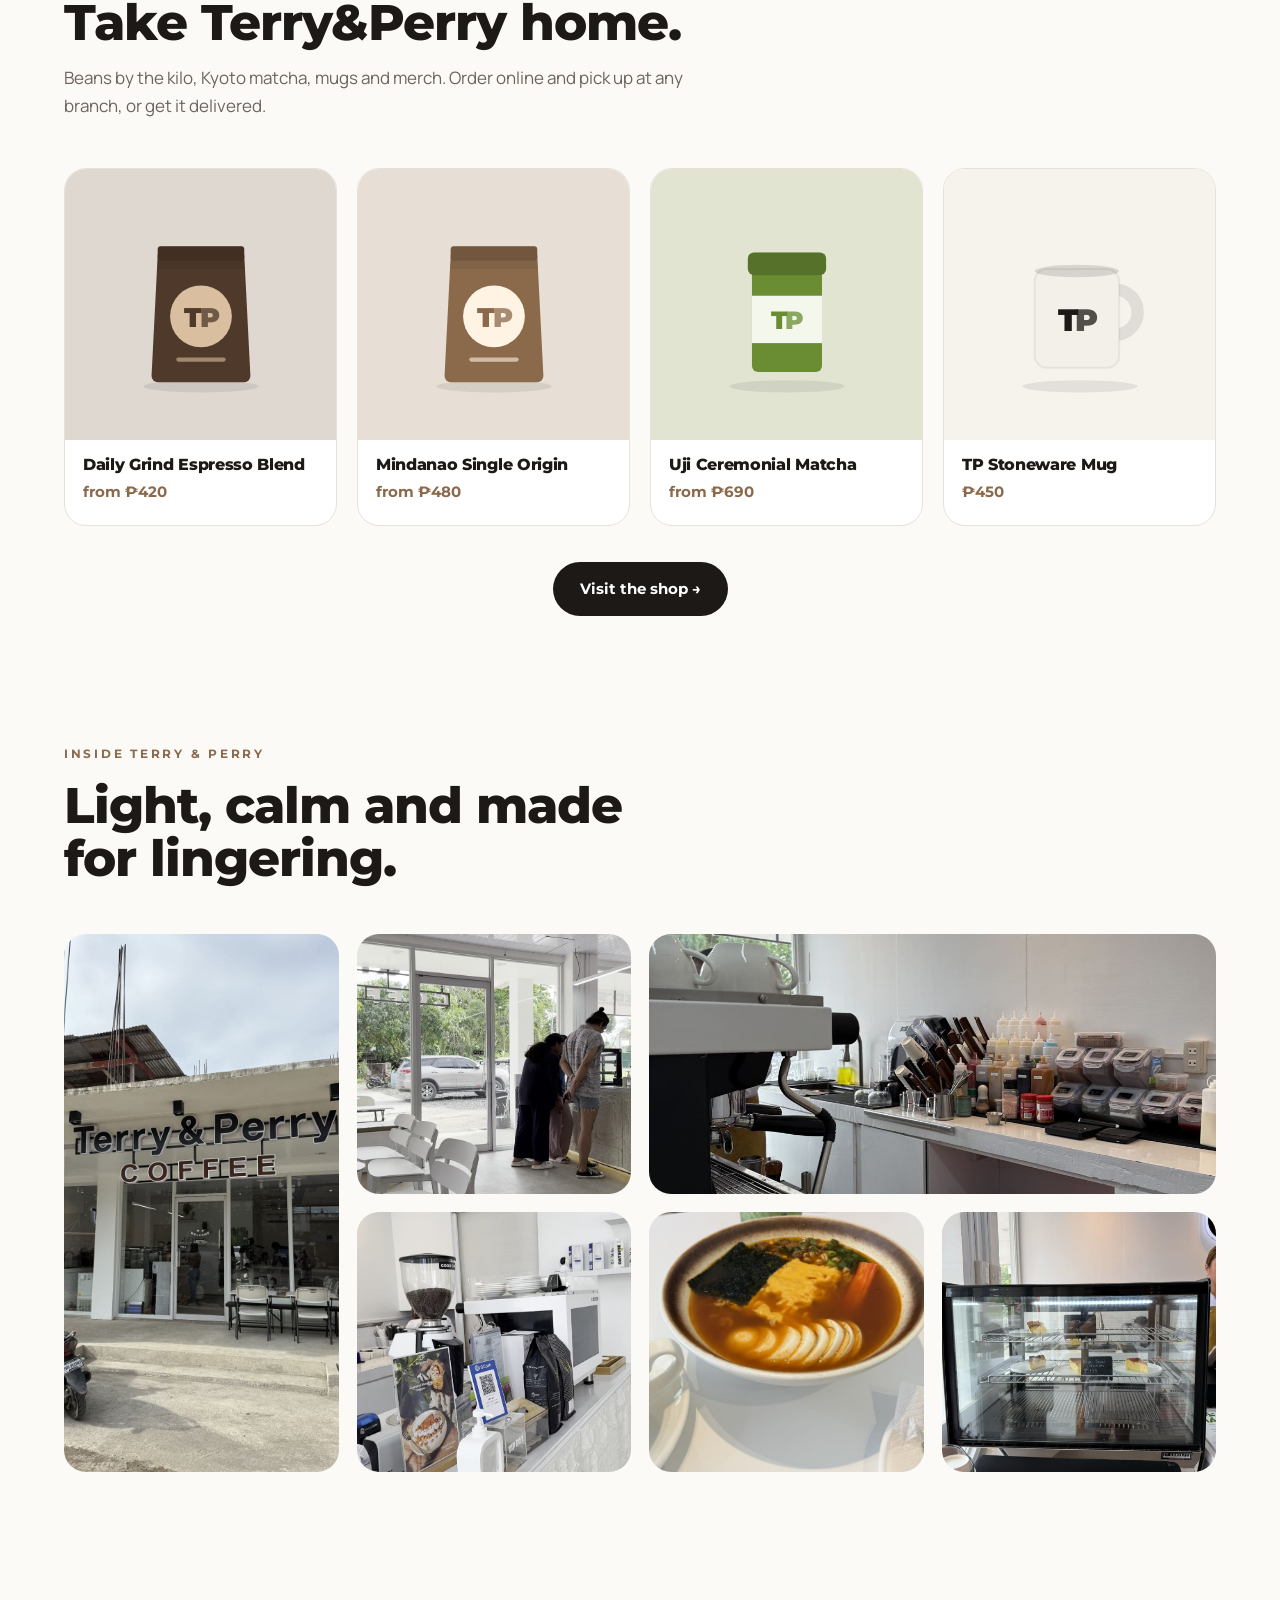
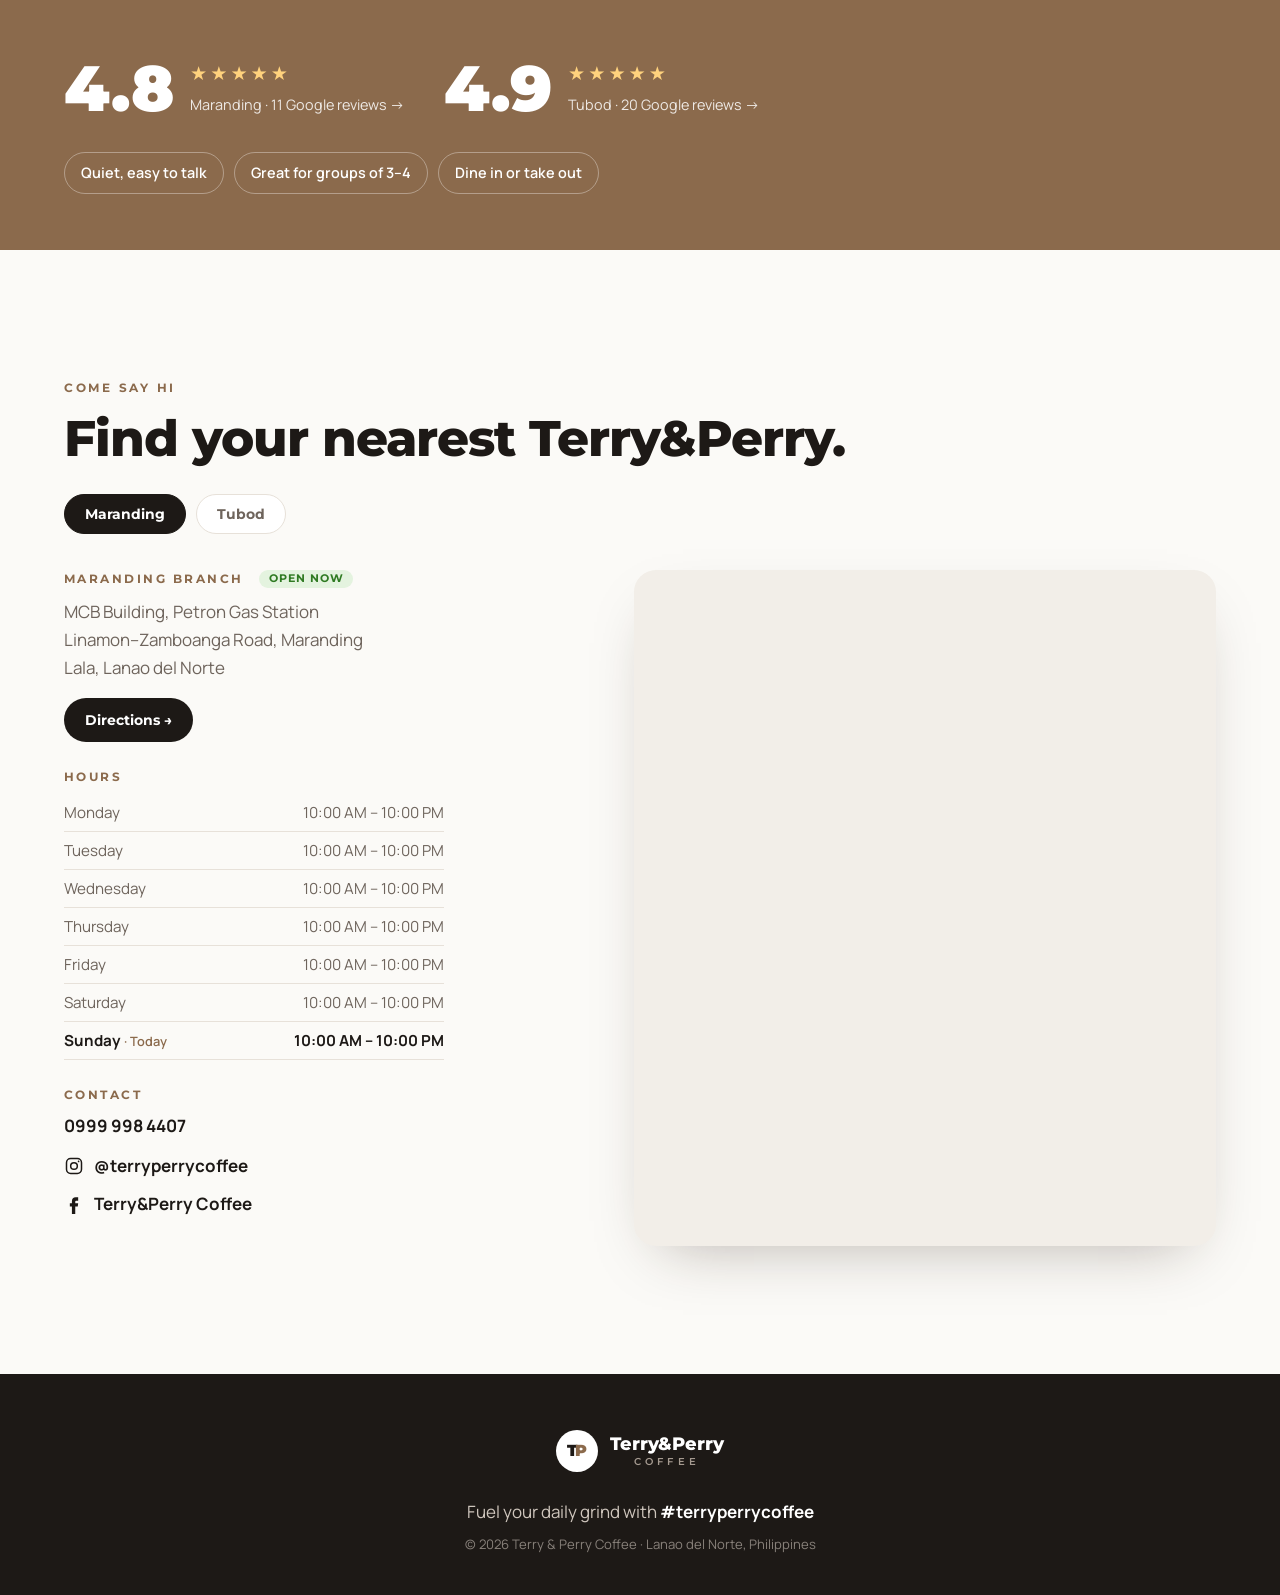
==== commit 2adb0d37: "Add online shop with order-by-SMS checkout New shop.html with product grid (coffee beans by size and" ====
--- a/index.html
+++ b/index.html
@@ -9,6 +9,7 @@
   <link rel="preconnect" href="https://fonts.gstatic.com" crossorigin>
   <link href="https://fonts.googleapis.com/css2?family=Montserrat:wght@500;600;700;800;900&family=Manrope:wght@400;500;600;700&display=swap" rel="stylesheet">
   <link rel="stylesheet" href="styles.css">
+  <link rel="stylesheet" href="shop.css">
 </head>
 <body>
 
@@ -24,6 +25,7 @@
         <a href="#favorites">Favorites</a>
         <a href="#matcha">Matcha</a>
         <a href="#menu">Menu</a>
+        <a href="shop.html">Shop</a>
         <a href="#visit">Visit</a>
       </nav>
       <a href="#visit" class="btn btn--dark nav__cta">Find us</a>
@@ -36,6 +38,7 @@
       <a href="#favorites">Favorites</a>
       <a href="#matcha">Matcha</a>
       <a href="#menu">Menu</a>
+      <a href="shop.html">Shop</a>
       <a href="#visit">Visit</a>
     </div>
   </header>
@@ -225,6 +228,19 @@
       </div>
     </section>
 
+    <!-- ============ SHOP TEASER ============ -->
+    <section class="section shop-teaser" id="shop">
+      <div class="container">
+        <div class="section__head reveal">
+          <p class="kicker">The T&amp;P shop</p>
+          <h2>Take Terry&amp;Perry home.</h2>
+          <p class="section__sub">Beans by the kilo, Kyoto matcha, mugs and merch. Order online and pick up at any branch, or get it delivered.</p>
+        </div>
+        <div class="feat-grid" id="featGrid"><!-- filled from shop-data.js --></div>
+        <div class="shop-teaser__foot"><a href="shop.html" class="btn btn--dark">Visit the shop →</a></div>
+      </div>
+    </section>
+
     <!-- ============ GALLERY ============ -->
     <section class="section gallery" id="gallery">
       <div class="container">
@@ -301,6 +317,7 @@
     </div>
   </footer>
 
+  <script src="shop-data.js"></script>
   <script src="script.js"></script>
 </body>
 </html>
--- a/shop.css
+++ b/shop.css
@@ -0,0 +1,174 @@
+/* ============ Shop page (extends styles.css) ============ */
+.nav__links a[aria-current="page"] { color: var(--ink); }
+.nav__links a[aria-current="page"]::after { width: 100%; }
+.nav__right { display: flex; align-items: center; gap: 6px; }
+
+.cart-btn {
+  position: relative; display: grid; place-items: center; width: 46px; height: 46px; border-radius: 50%;
+  border: 1.5px solid var(--line); background: var(--surface); color: var(--ink); cursor: pointer; transition: border-color .2s, transform .2s;
+}
+.cart-btn:hover { border-color: var(--ink); }
+.cart-btn.bump { animation: bump .45s ease; }
+@keyframes bump { 40% { transform: scale(1.15); } }
+.cart-btn__count {
+  position: absolute; top: -4px; right: -4px; min-width: 20px; height: 20px; padding: 0 5px; border-radius: 999px;
+  background: var(--brown); color: #fff; font: 700 .7rem/20px var(--font-display); text-align: center;
+}
+.cart-btn__count[hidden] { display: none; }
+
+/* Hero */
+.shop-hero { padding: 140px 0 40px; background: linear-gradient(180deg, #f3ece3 0%, var(--bg) 100%); }
+.shop-hero__inner { display: grid; grid-template-columns: 1.1fr 1fr; gap: 56px; align-items: end; }
+.shop-hero h1 { font-size: clamp(2.6rem, 6vw, 4.6rem); font-weight: 900; letter-spacing: -0.04em; margin-bottom: 18px; }
+.shop-hero h1 em { font-style: normal; color: var(--brown); }
+.shop-steps { list-style: none; margin: 0; padding: 0; display: grid; gap: 14px; }
+.shop-steps li { display: flex; gap: 14px; align-items: flex-start; background: var(--surface); border: 1px solid var(--line); border-radius: var(--radius-sm); padding: 14px 18px; }
+.shop-steps b { flex: none; display: grid; place-items: center; width: 30px; height: 30px; border-radius: 50%; background: var(--ink); color: #fff; font: 800 .85rem var(--font-display); }
+.shop-steps span { font-size: .9rem; color: var(--muted); line-height: 1.45; }
+.shop-steps strong { display: block; color: var(--ink); font-family: var(--font-display); font-size: .95rem; }
+
+.shop { padding-top: 48px; }
+
+/* Product grid */
+.product-grid { display: grid; grid-template-columns: repeat(auto-fill, minmax(300px, 1fr)); gap: 24px; }
+.pc { display: flex; flex-direction: column; background: var(--surface); border: 1px solid var(--line); border-radius: var(--radius); overflow: hidden; transition: transform .3s, box-shadow .3s; animation: fadeUp .4s ease both; }
+.pc:hover { transform: translateY(-4px); box-shadow: var(--shadow); }
+.pc__art, .line__art, .feat__art {
+  position: relative; display: grid; place-items: center;
+  background: color-mix(in srgb, var(--art-bg) 14%, #f6f2ec);
+}
+.pc__art { aspect-ratio: 1 / .85; }
+.pc__art svg, .pc__art img { width: 78%; height: 100%; object-fit: cover; transition: transform .5s ease; }
+.pc__art img { width: 100%; }
+.pc:hover .pc__art svg { transform: scale(1.05) rotate(-2deg); }
+.pc__badge {
+  position: absolute; top: 14px; left: 14px; padding: 5px 12px; border-radius: 999px; background: var(--ink); color: #fff;
+  font: 700 .68rem var(--font-display); letter-spacing: .12em; text-transform: uppercase;
+}
+.pc__body { display: flex; flex-direction: column; flex: 1; padding: 20px 20px 22px; }
+.pc__cat { font: 700 .7rem var(--font-display); letter-spacing: .16em; text-transform: uppercase; color: var(--brown); margin: 0 0 6px; }
+.pc__top { display: flex; justify-content: space-between; align-items: baseline; gap: 10px; }
+.pc__top h3 { font-size: 1.08rem; font-weight: 800; }
+.pc__desc { color: var(--muted); font-size: .9rem; line-height: 1.55; margin: 8px 0 14px; }
+.pc__fields { display: grid; grid-template-columns: 1fr 1fr; gap: 10px; margin-bottom: 14px; }
+.pc__fields:has(> :only-child) { grid-template-columns: 1fr; }
+.pc__field { display: flex; flex-direction: column; gap: 4px; min-width: 0; }
+.pc__field span { font-size: .72rem; font-weight: 700; color: var(--muted); text-transform: uppercase; letter-spacing: .08em; }
+.pc__buy { display: flex; gap: 10px; margin-top: auto; }
+.pc__buy .btn { padding: 12px 16px; min-width: 0; }
+
+select, input, textarea {
+  font: inherit; font-size: .92rem; color: var(--ink); background: var(--bg);
+  border: 1.5px solid var(--line); border-radius: 10px; padding: 9px 12px; width: 100%; min-width: 0;
+  transition: border-color .2s;
+}
+select:focus, input:focus, textarea:focus { outline: none; border-color: var(--brown); }
+textarea { resize: vertical; }
+
+.qty { display: inline-flex; align-items: center; border: 1.5px solid var(--line); border-radius: 999px; overflow: hidden; flex: none; }
+.qty button { width: 34px; height: 44px; border: 0; background: none; font-size: 1.1rem; cursor: pointer; color: var(--ink); }
+.qty button:hover { background: var(--stone); }
+.qty input { width: 32px; border: 0; padding: 0; text-align: center; background: none; font-weight: 700; -moz-appearance: textfield; }
+.qty input::-webkit-outer-spin-button, .qty input::-webkit-inner-spin-button { -webkit-appearance: none; margin: 0; }
+.qty--sm button { width: 30px; height: 32px; font-size: 1rem; }
+.qty--sm span { min-width: 22px; text-align: center; font-weight: 700; font-size: .9rem; }
+.btn--grow { flex: 1; justify-content: center; }
+.btn--block { width: 100%; justify-content: center; }
+.btn:disabled { opacity: .4; pointer-events: none; }
+button.btn { cursor: pointer; }
+
+/* Drawer */
+.drawer-overlay { position: fixed; inset: 0; background: rgba(29, 25, 22, .45); z-index: 80; animation: fadeIn .25s ease; }
+@keyframes fadeIn { from { opacity: 0; } }
+.drawer {
+  position: fixed; top: 0; right: 0; bottom: 0; z-index: 90; width: min(440px, 100%);
+  background: var(--bg); display: flex; flex-direction: column; box-shadow: -20px 0 60px -20px rgba(0, 0, 0, .3);
+  transform: translateX(105%); transition: transform .35s cubic-bezier(.2, .8, .2, 1); visibility: hidden;
+}
+.drawer.is-open { transform: none; visibility: visible; }
+.drawer__head { display: flex; justify-content: space-between; align-items: center; padding: 20px 24px; border-bottom: 1px solid var(--line); }
+.drawer__head h2 { font-size: 1.3rem; }
+.drawer__close { width: 40px; height: 40px; border-radius: 50%; border: 0; background: var(--stone); font-size: 1.4rem; cursor: pointer; color: var(--ink); }
+.drawer__step { display: flex; flex-direction: column; flex: 1; min-height: 0; }
+.drawer__step[hidden] { display: none; }
+.drawer__body { flex: 1; overflow-y: auto; padding: 8px 24px 20px; }
+.drawer__foot { padding: 18px 24px 22px; border-top: 1px solid var(--line); background: var(--surface); }
+.drawer__foot--stack { display: grid; gap: 10px; }
+.drawer__fine { font-size: .8rem; color: var(--muted); margin: 8px 0 14px; line-height: 1.5; }
+.drawer__foot--stack .drawer__fine { margin: 4px 0 0; }
+.total-row { display: flex; justify-content: space-between; align-items: baseline; font-family: var(--font-display); }
+.total-row strong { font-size: 1.3rem; }
+.foot-actions { display: flex; gap: 10px; margin-top: 14px; }
+
+.line { position: relative; display: grid; grid-template-columns: 76px 1fr; gap: 14px; padding: 16px 28px 16px 0; border-bottom: 1px solid var(--line); }
+.line__art { width: 76px; height: 76px; border-radius: 12px; overflow: hidden; }
+.line__art svg { width: 90%; }
+.line__art img { width: 100%; height: 100%; object-fit: cover; }
+.line__name { font: 700 .95rem var(--font-display); margin: 0; }
+.line__meta { font-size: .8rem; color: var(--muted); margin: 2px 0 0; }
+.line__row { display: flex; justify-content: space-between; align-items: center; margin-top: 8px; }
+.line__remove { position: absolute; top: 12px; right: 0; border: 0; background: none; font-size: 1.2rem; color: var(--muted); cursor: pointer; }
+.line__remove:hover { color: var(--ink); }
+.empty { text-align: center; padding: 64px 0; color: var(--muted); }
+
+.field-group { border: 0; padding: 0; margin: 16px 0 6px; }
+.field-group legend { font: 800 .95rem var(--font-display); margin-bottom: 10px; padding: 0; }
+.field { display: flex; flex-direction: column; gap: 5px; margin-bottom: 12px; }
+.field[hidden] { display: none; }
+.field > span { font-size: .8rem; font-weight: 700; color: var(--muted); }
+.field em { font-weight: 500; font-style: normal; }
+.choice-row { display: grid; grid-template-columns: 1fr 1fr; gap: 10px; margin-bottom: 12px; }
+.choice-col { display: grid; gap: 8px; }
+.choice { position: relative; cursor: pointer; }
+.choice input { position: absolute; opacity: 0; }
+.choice span {
+  display: block; padding: 11px 14px; border: 1.5px solid var(--line); border-radius: 12px; font-weight: 600; font-size: .92rem;
+  background: var(--surface); transition: border-color .2s, background .2s;
+}
+.choice span::before {
+  content: ""; display: inline-block; width: 14px; height: 14px; border-radius: 50%; border: 2px solid var(--line);
+  margin-right: 10px; vertical-align: -2px; transition: all .2s;
+}
+.choice input:checked + span { border-color: var(--ink); }
+.choice input:checked + span::before { border: 4px solid var(--ink); }
+.choice input:focus-visible + span { outline: 2px solid var(--brown); outline-offset: 2px; }
+.form-error { background: #f7e6dc; color: #8a3f1c; padding: 10px 14px; border-radius: 10px; font-size: .88rem; }
+
+.done-badge { width: 56px; height: 56px; border-radius: 50%; display: grid; place-items: center; background: #e4f3df; color: #2f7a22; font-size: 1.6rem; font-weight: 800; margin: 18px 0 14px; }
+.done-title { font-size: 1.4rem; margin-bottom: 8px; }
+.done-text { color: var(--muted); font-size: .92rem; }
+.order-summary {
+  white-space: pre-wrap; font: 500 .82rem/1.6 ui-monospace, Consolas, monospace; background: var(--surface);
+  border: 1px dashed var(--line); border-radius: 12px; padding: 14px 16px; margin: 0; color: var(--ink);
+}
+.link-btn { border: 0; background: none; color: var(--muted); text-decoration: underline; cursor: pointer; font: inherit; font-size: .85rem; }
+
+.toast {
+  position: fixed; left: 50%; bottom: 28px; z-index: 100; transform: translate(-50%, 20px); opacity: 0;
+  background: var(--ink); color: #fff; padding: 12px 22px; border-radius: 999px; font-weight: 600; font-size: .9rem;
+  transition: opacity .25s, transform .25s; pointer-events: none; max-width: calc(100% - 32px);
+}
+.toast.is-visible { opacity: 1; transform: translate(-50%, 0); }
+
+/* Homepage teaser */
+.feat-grid { display: grid; grid-template-columns: repeat(4, 1fr); gap: 20px; }
+.feat { display: block; text-decoration: none; background: var(--surface); border-radius: var(--radius); overflow: hidden; border: 1px solid var(--line); transition: transform .3s, box-shadow .3s; }
+.feat:hover { transform: translateY(-4px); box-shadow: var(--shadow); }
+.feat__art { aspect-ratio: 1; }
+.feat__art svg { width: 76%; }
+.feat__art img { width: 100%; height: 100%; object-fit: cover; }
+.feat__body { padding: 16px 18px 20px; }
+.feat__body h3 { font-size: 1rem; font-weight: 800; margin-bottom: 4px; }
+.shop-teaser__foot { display: flex; justify-content: center; margin-top: 36px; }
+
+@media (max-width: 1080px) { .feat-grid { grid-template-columns: repeat(2, 1fr); } }
+@media (max-width: 900px) {
+  .shop-hero { padding-top: 110px; }
+  .shop-hero__inner { grid-template-columns: 1fr; gap: 32px; }
+}
+@media (max-width: 640px) {
+  .product-grid { grid-template-columns: 1fr; }
+  .feat-grid { gap: 12px; }
+  .feat__body { padding: 12px 14px 16px; }
+  .drawer__head, .drawer__body, .drawer__foot { padding-left: 16px; padding-right: 16px; }
+}
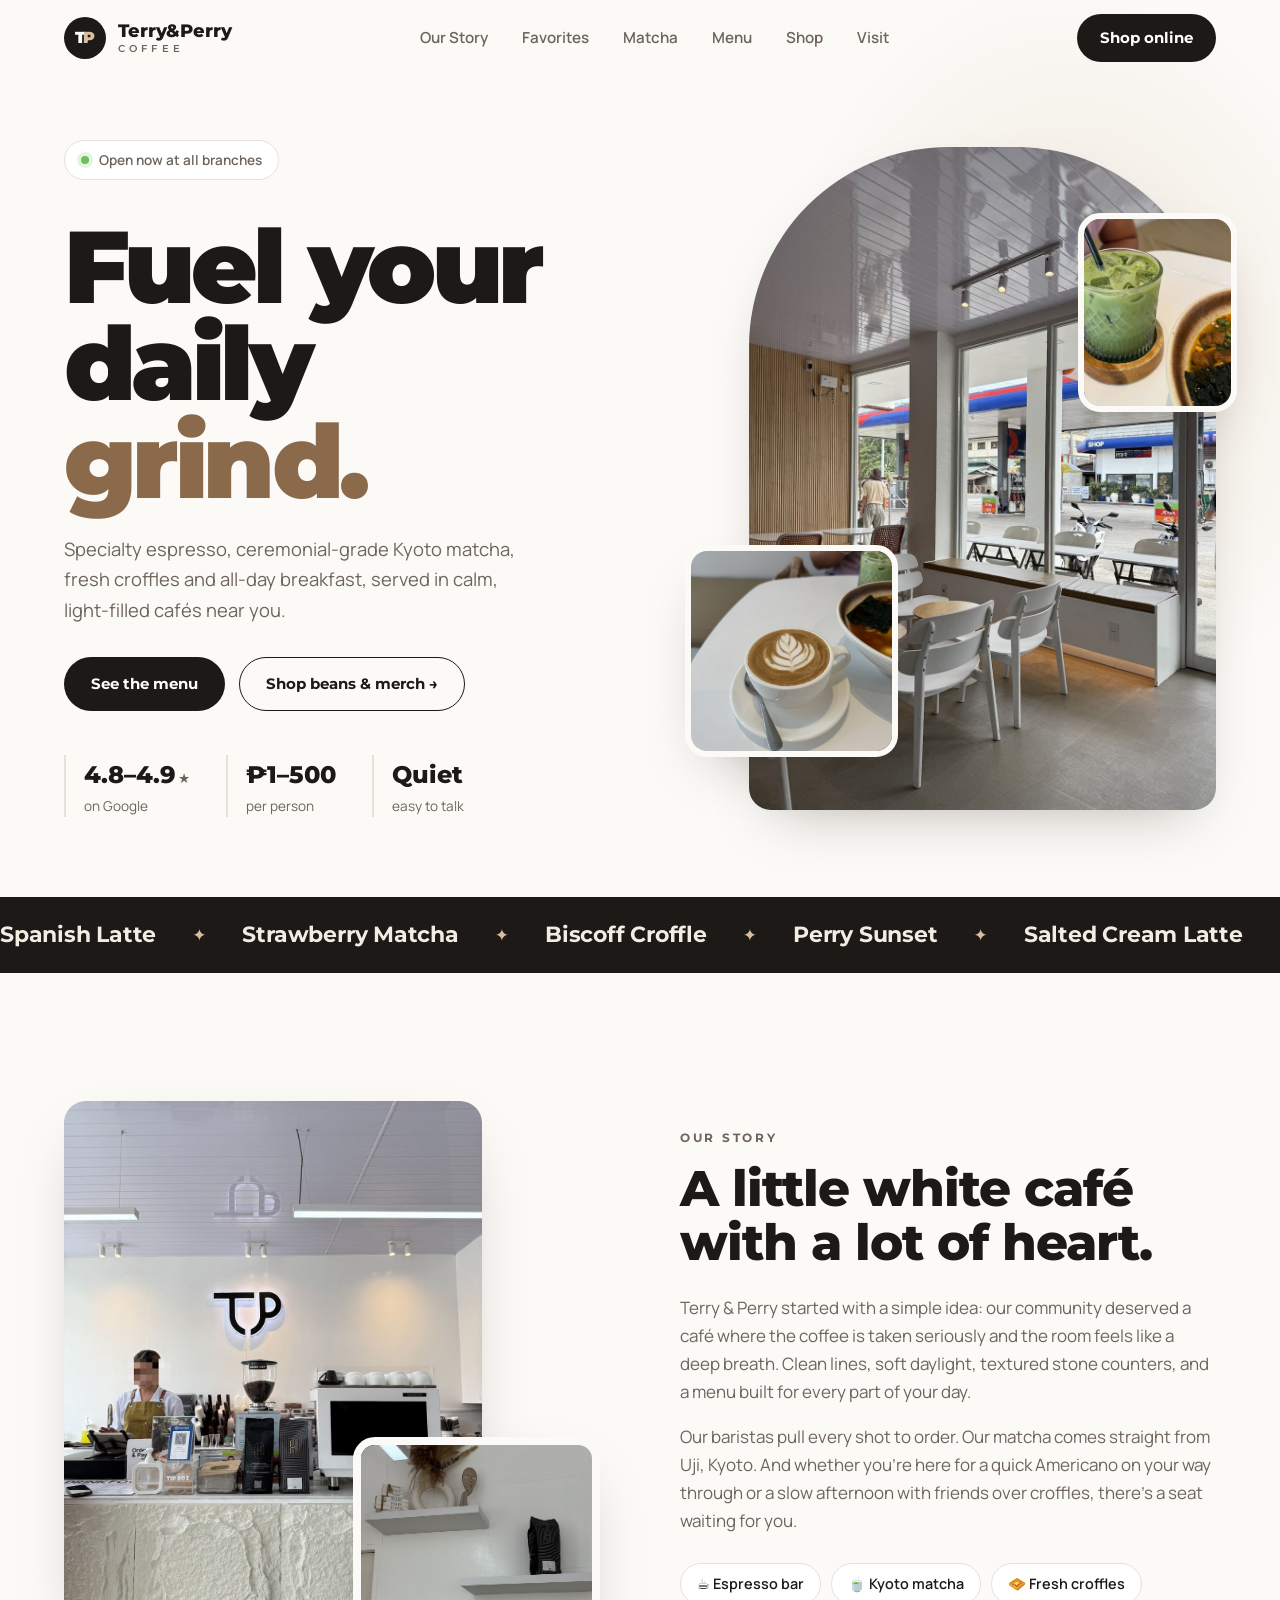
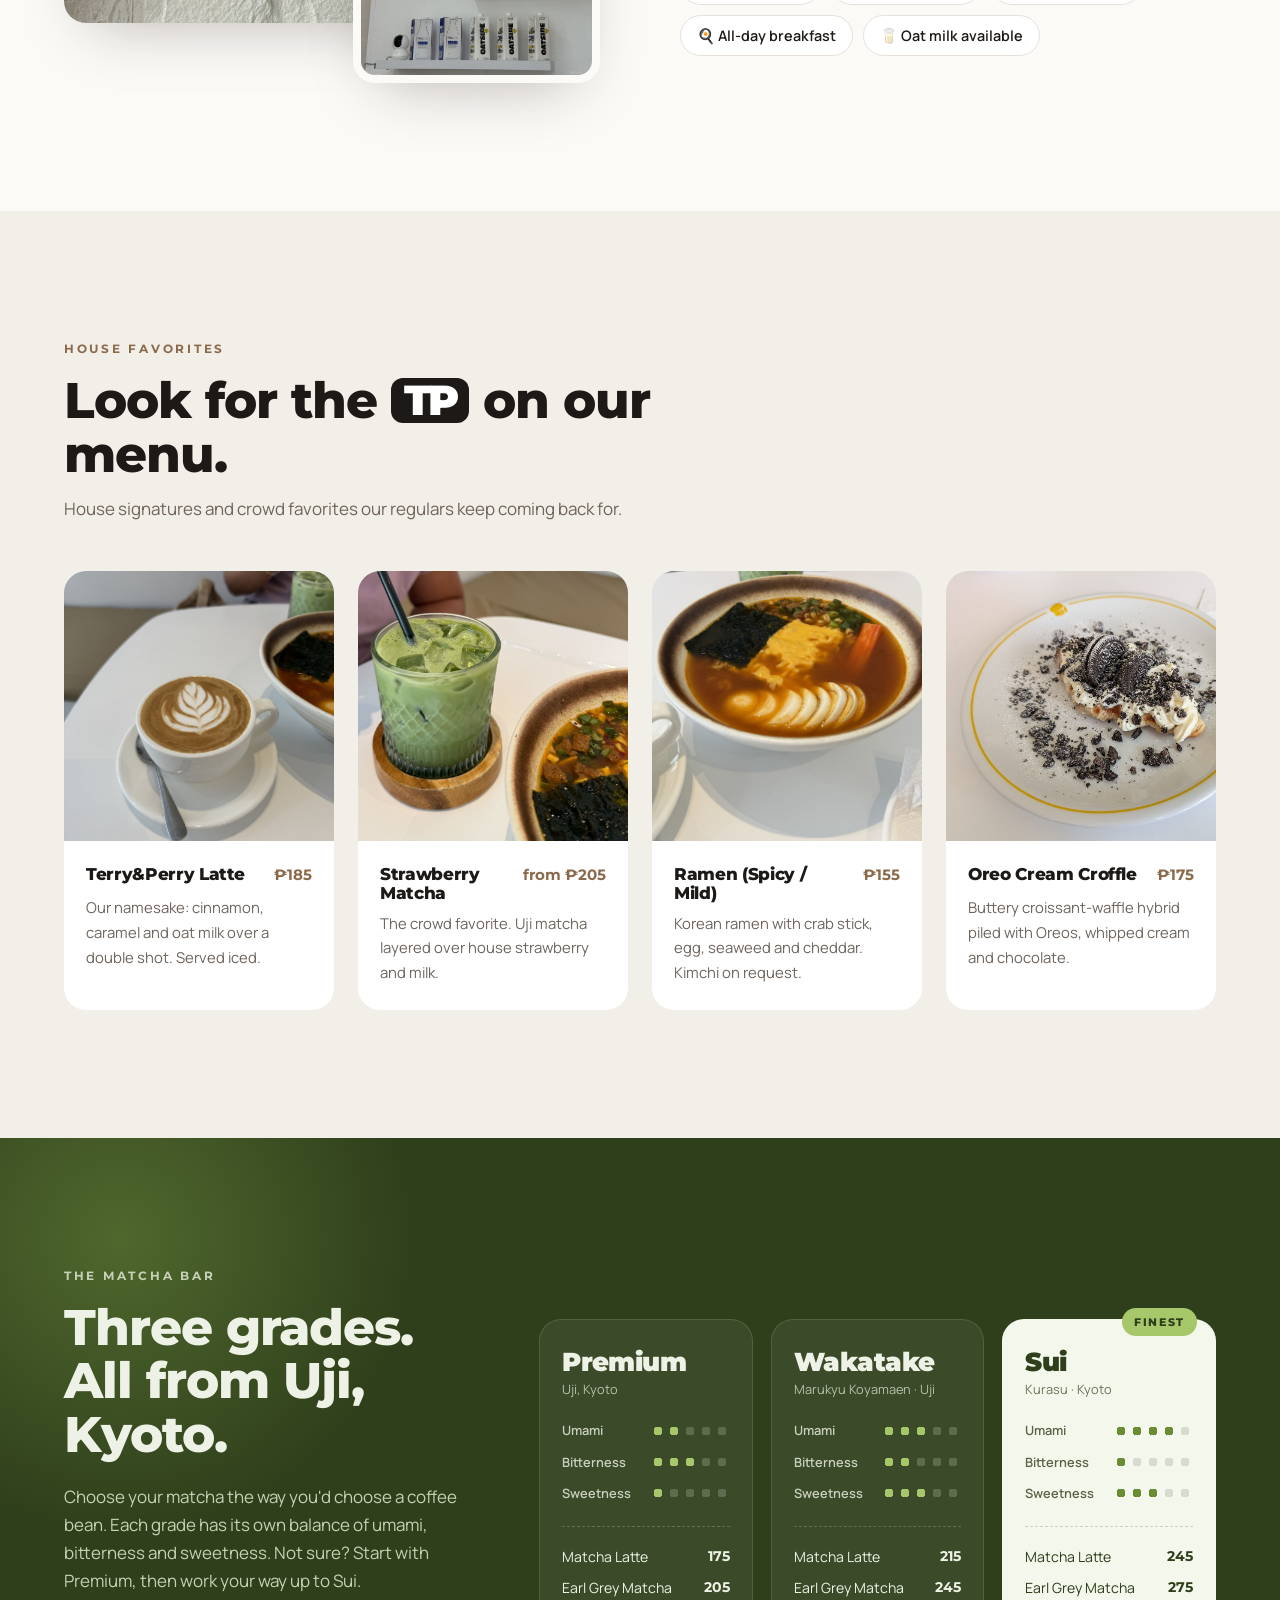
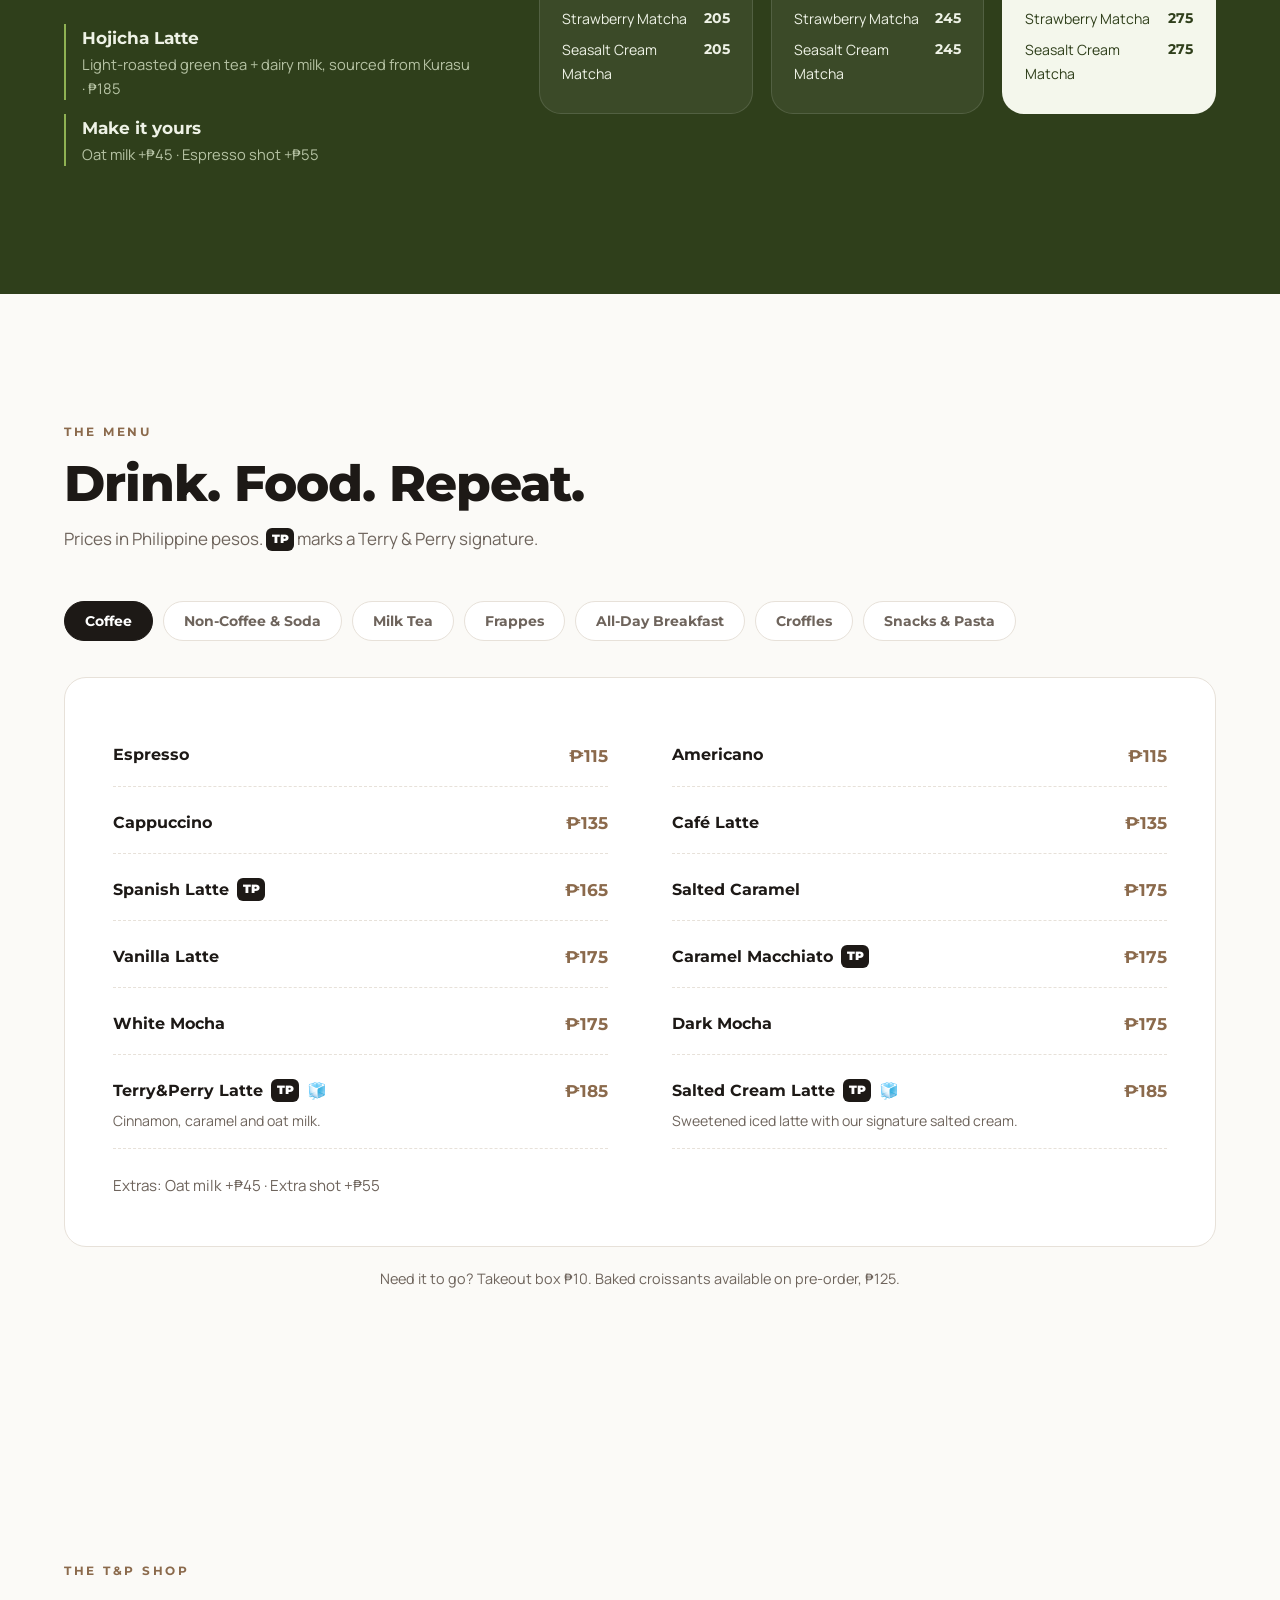
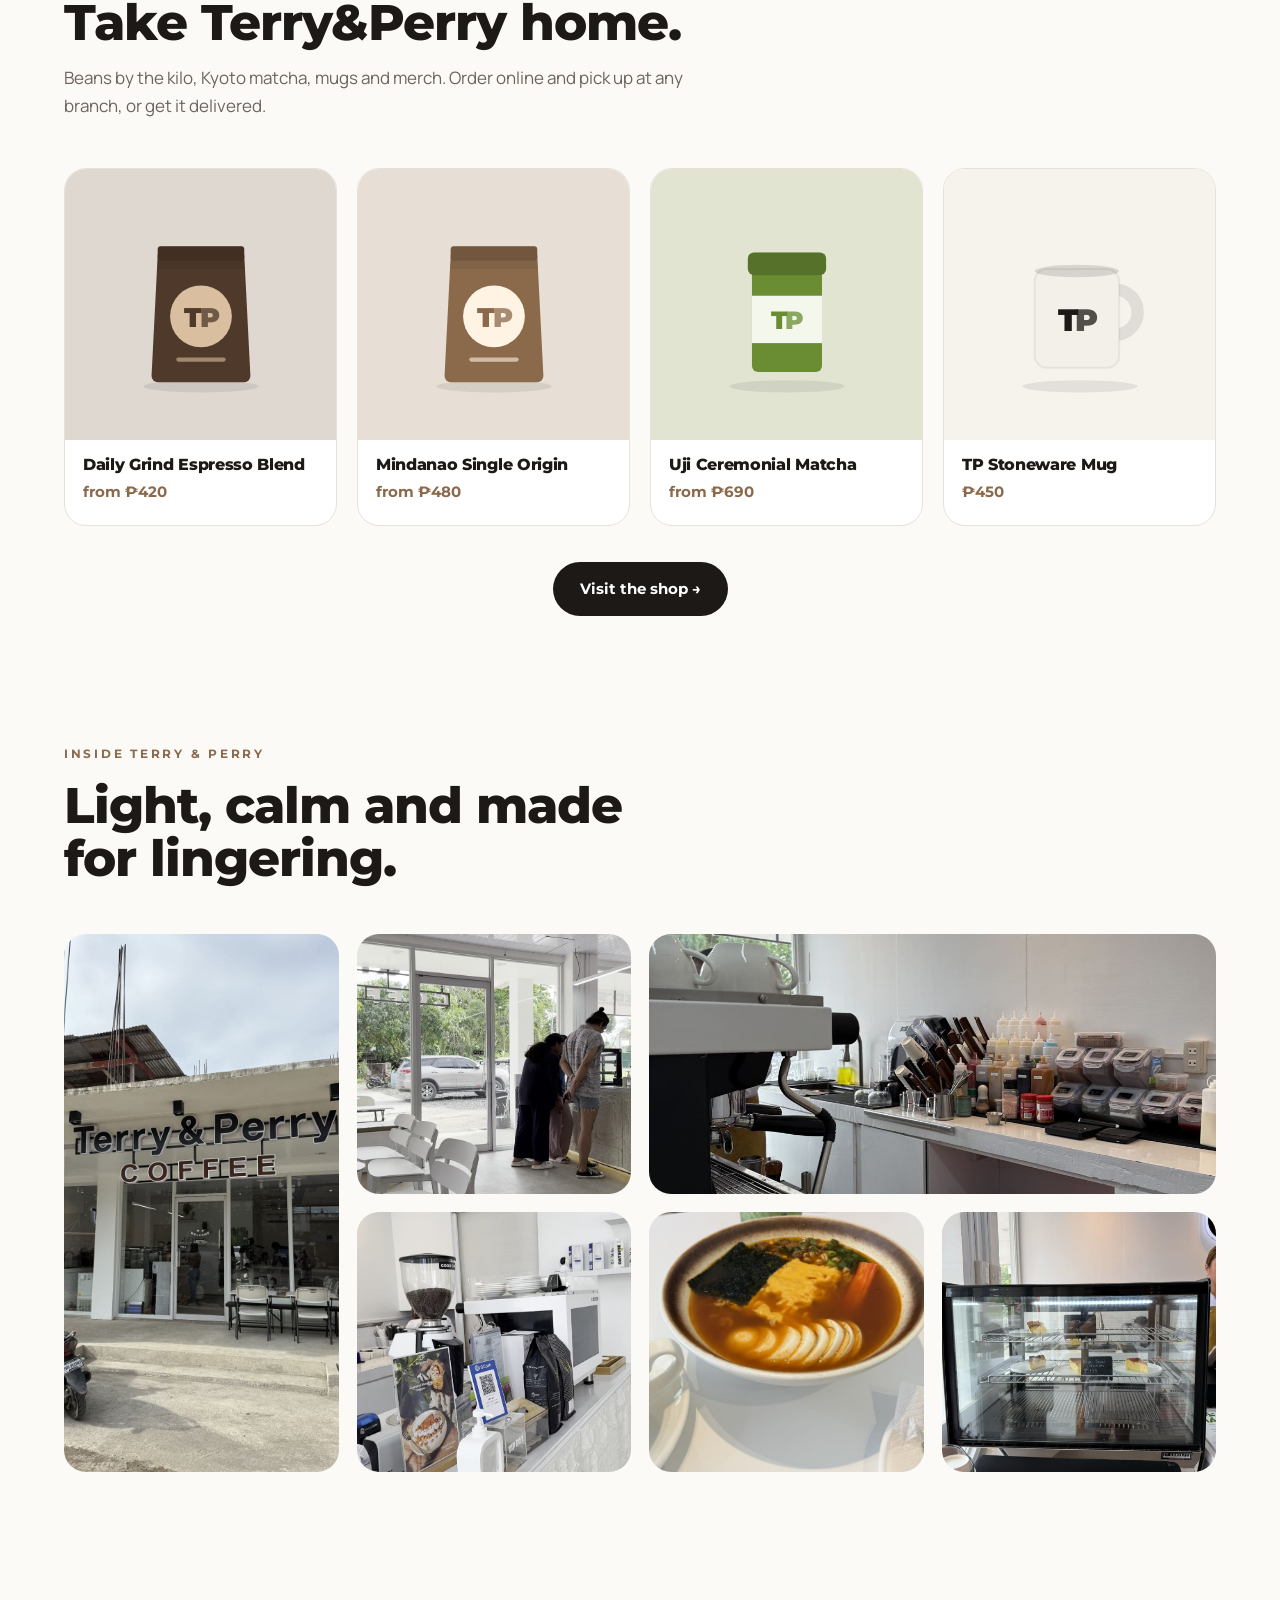
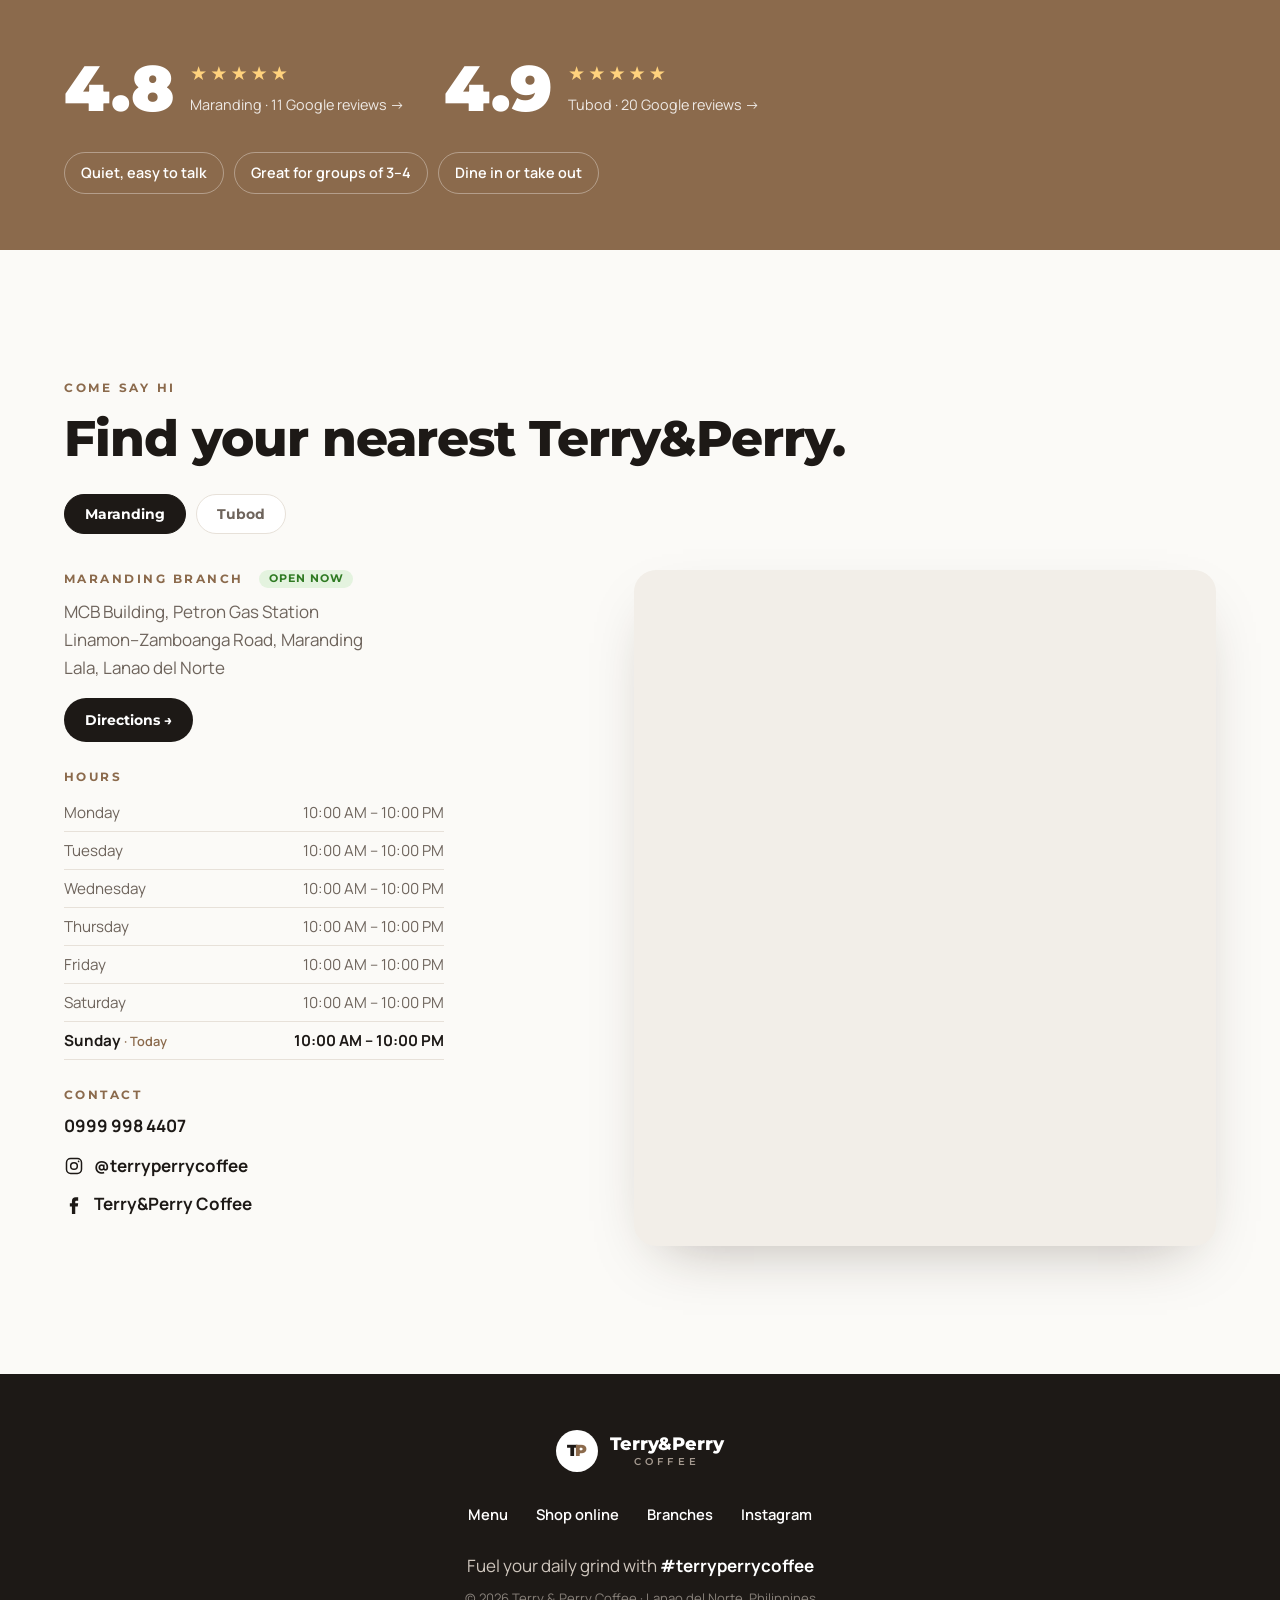
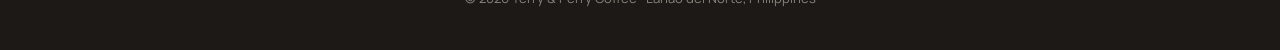
==== commit 60a195aa: "Link the shop prominently from the homepage Nav call-to-action becomes "Shop online", the hero gets " ====
--- a/index.html
+++ b/index.html
@@ -28,7 +28,7 @@
         <a href="shop.html">Shop</a>
         <a href="#visit">Visit</a>
       </nav>
-      <a href="#visit" class="btn btn--dark nav__cta">Find us</a>
+      <a href="shop.html" class="btn btn--dark nav__cta">Shop online</a>
       <button class="nav__toggle" aria-label="Open menu" aria-expanded="false" aria-controls="mobileNav">
         <span></span><span></span>
       </button>
@@ -38,8 +38,8 @@
       <a href="#favorites">Favorites</a>
       <a href="#matcha">Matcha</a>
       <a href="#menu">Menu</a>
-      <a href="shop.html">Shop</a>
       <a href="#visit">Visit</a>
+      <a href="shop.html" class="mobile-nav__shop">Shop online →</a>
     </div>
   </header>
 
@@ -53,7 +53,7 @@
           <p class="lead">Specialty espresso, ceremonial-grade Kyoto matcha, fresh croffles and all-day breakfast, served in calm, light-filled cafés near you.</p>
           <div class="hero__actions">
             <a href="#menu" class="btn btn--dark">See the menu</a>
-            <a href="#visit" class="btn btn--ghost">Get directions →</a>
+            <a href="shop.html" class="btn btn--ghost">Shop beans &amp; merch →</a>
           </div>
           <ul class="hero__facts">
             <li><strong>4.8–4.9<span class="star">★</span></strong><span>on Google</span></li>
@@ -312,6 +312,12 @@
         <span class="brand__mark" aria-hidden="true">T<span>P</span></span>
         <span class="brand__name">Terry&amp;Perry<small>Coffee</small></span>
       </div>
+      <nav class="footer__links" aria-label="Footer">
+        <a href="#menu">Menu</a>
+        <a href="shop.html">Shop online</a>
+        <a href="#visit">Branches</a>
+        <a href="https://www.instagram.com/terryperrycoffee/" target="_blank" rel="noopener">Instagram</a>
+      </nav>
       <p class="footer__tag">Fuel your daily grind with <strong>#terryperrycoffee</strong></p>
       <p class="footer__copy">© <span id="year"></span> Terry &amp; Perry Coffee · Lanao del Norte, Philippines</p>
     </div>
--- a/styles.css
+++ b/styles.css
@@ -283,6 +283,10 @@
 .brand--footer .brand__mark span { color: var(--brown); }
 .brand--footer .brand__name { color: #fff; }
 .brand--footer .brand__name small { color: #a59a90; }
+.footer__links { display: flex; flex-wrap: wrap; justify-content: center; gap: 8px 28px; margin-top: 22px; }
+.footer__links a { color: #fff; text-decoration: none; font-weight: 600; font-size: .92rem; }
+.footer__links a:hover { color: #d9bf9f; }
+.mobile-nav a.mobile-nav__shop { color: var(--brown); border-bottom: 0; }
 .footer__tag { margin: 18px 0 0; }
 .footer__tag strong { color: #fff; }
 .footer__copy { font-size: .82rem; opacity: .6; margin: 0; }
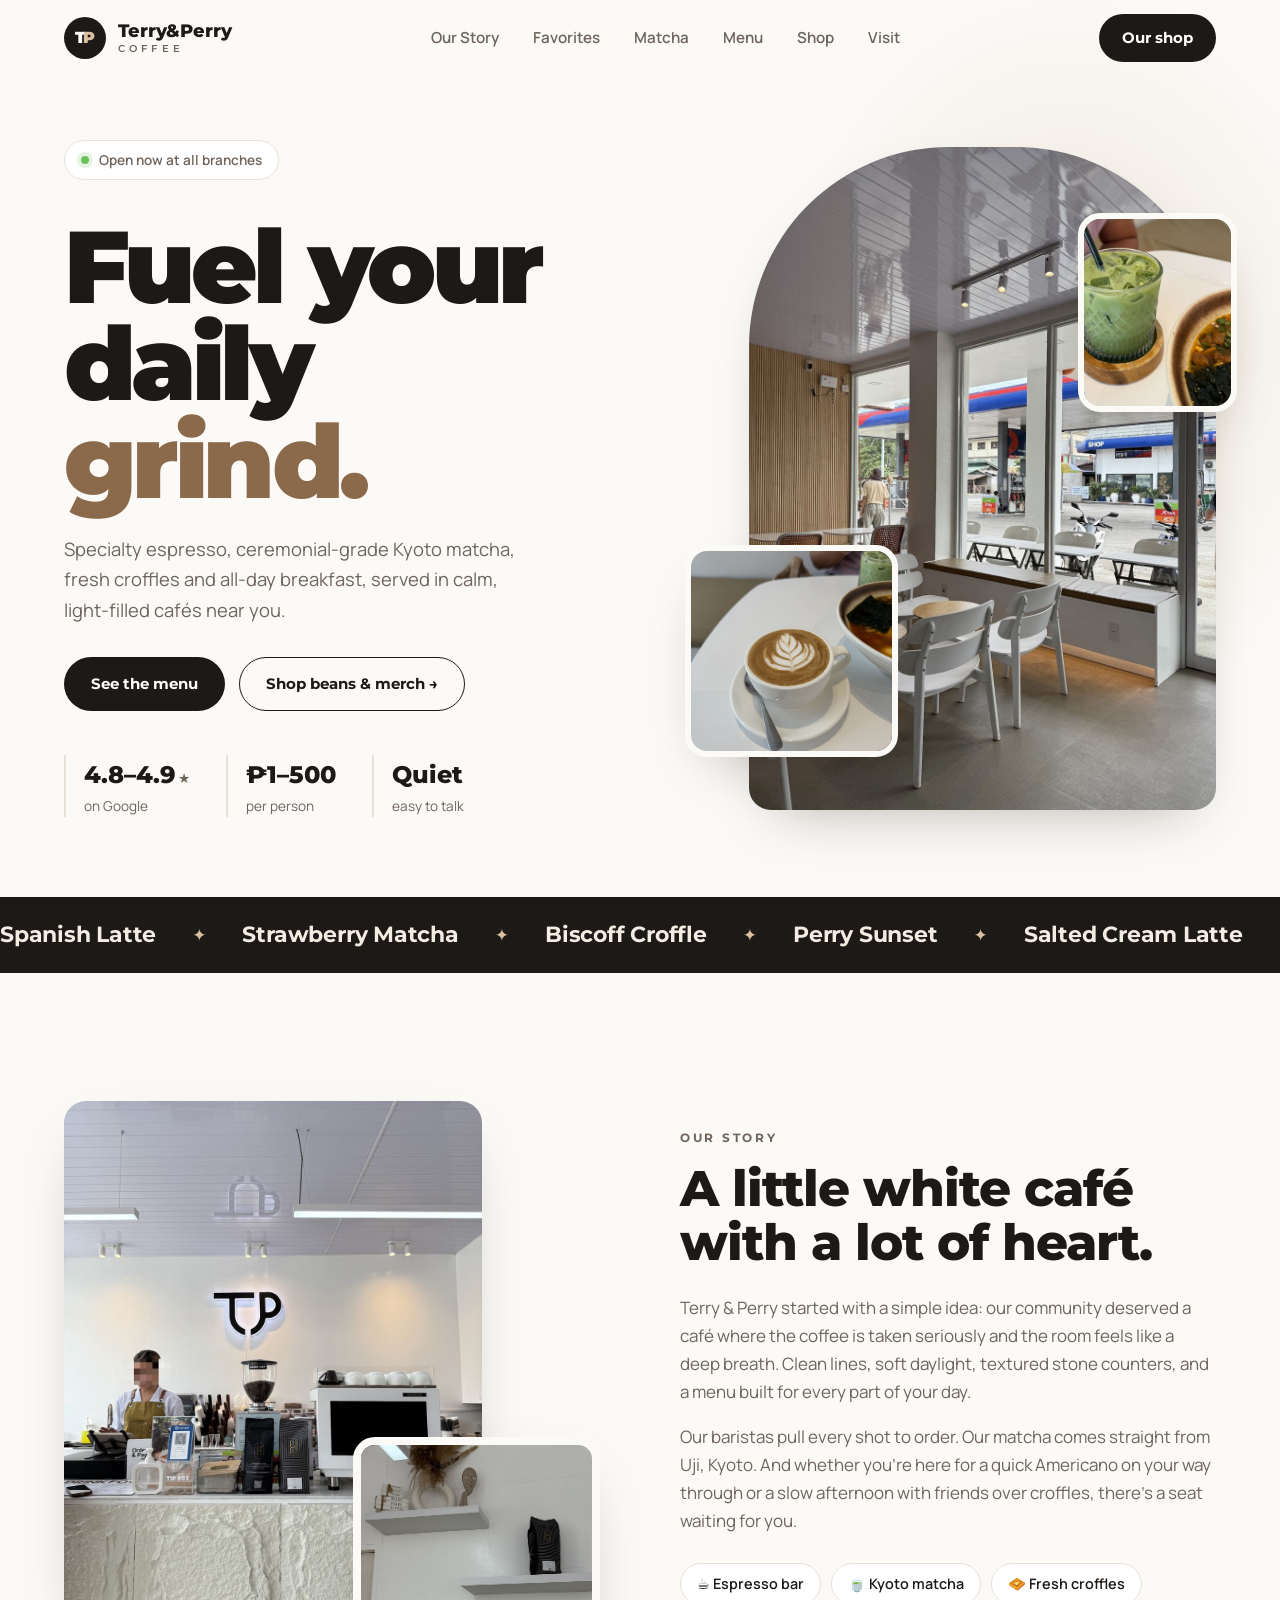
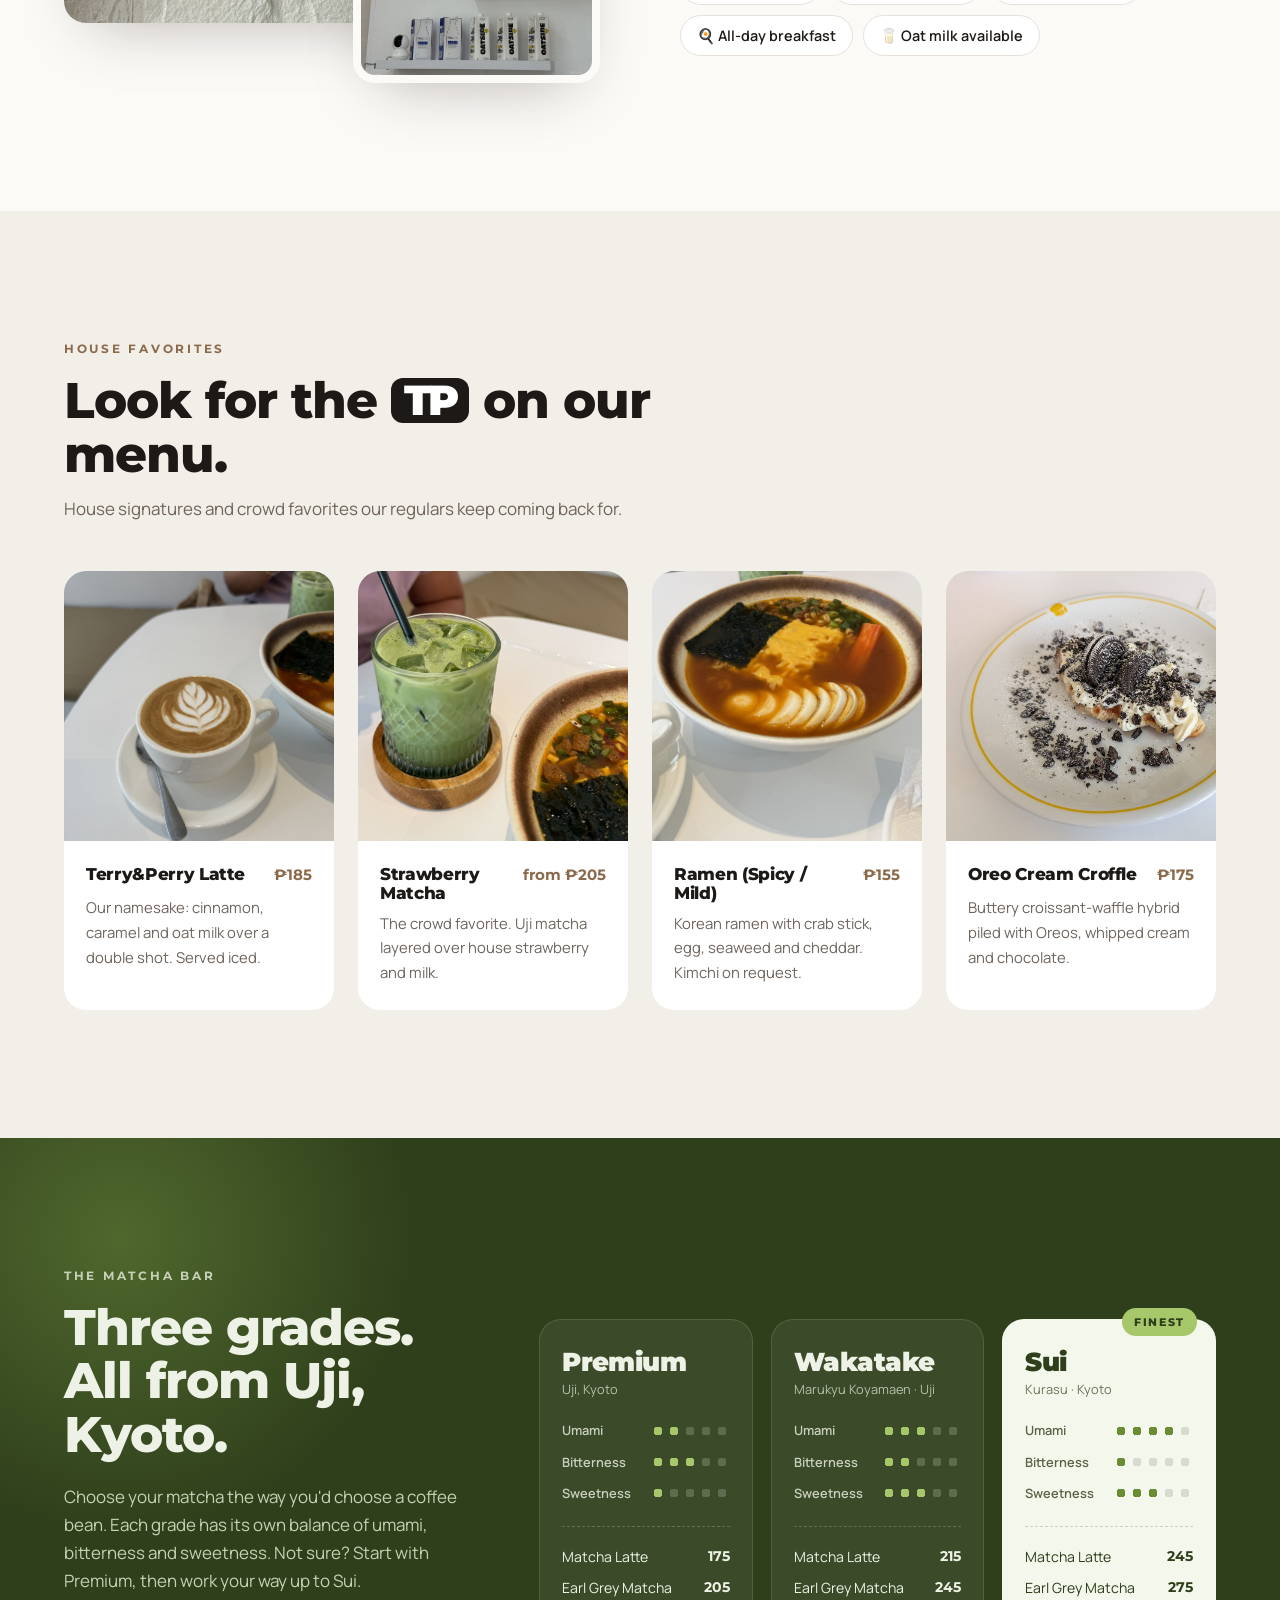
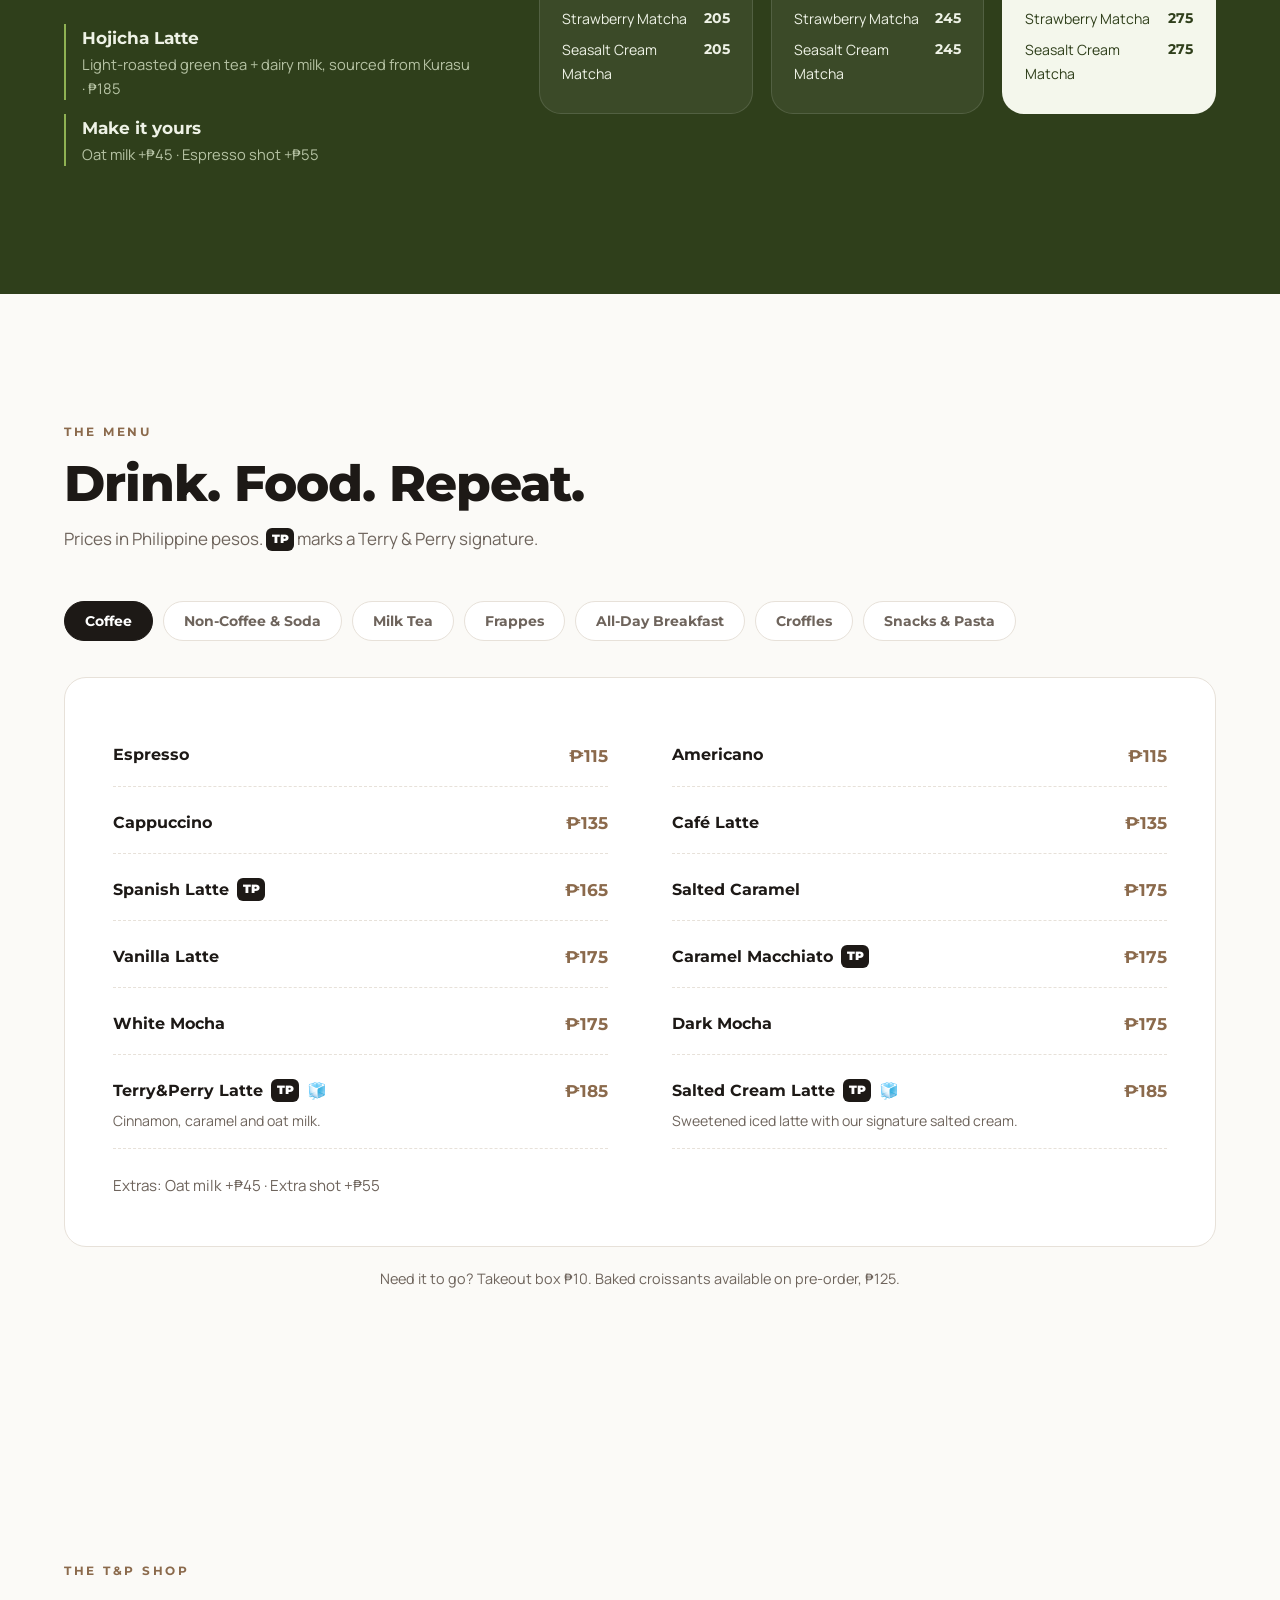
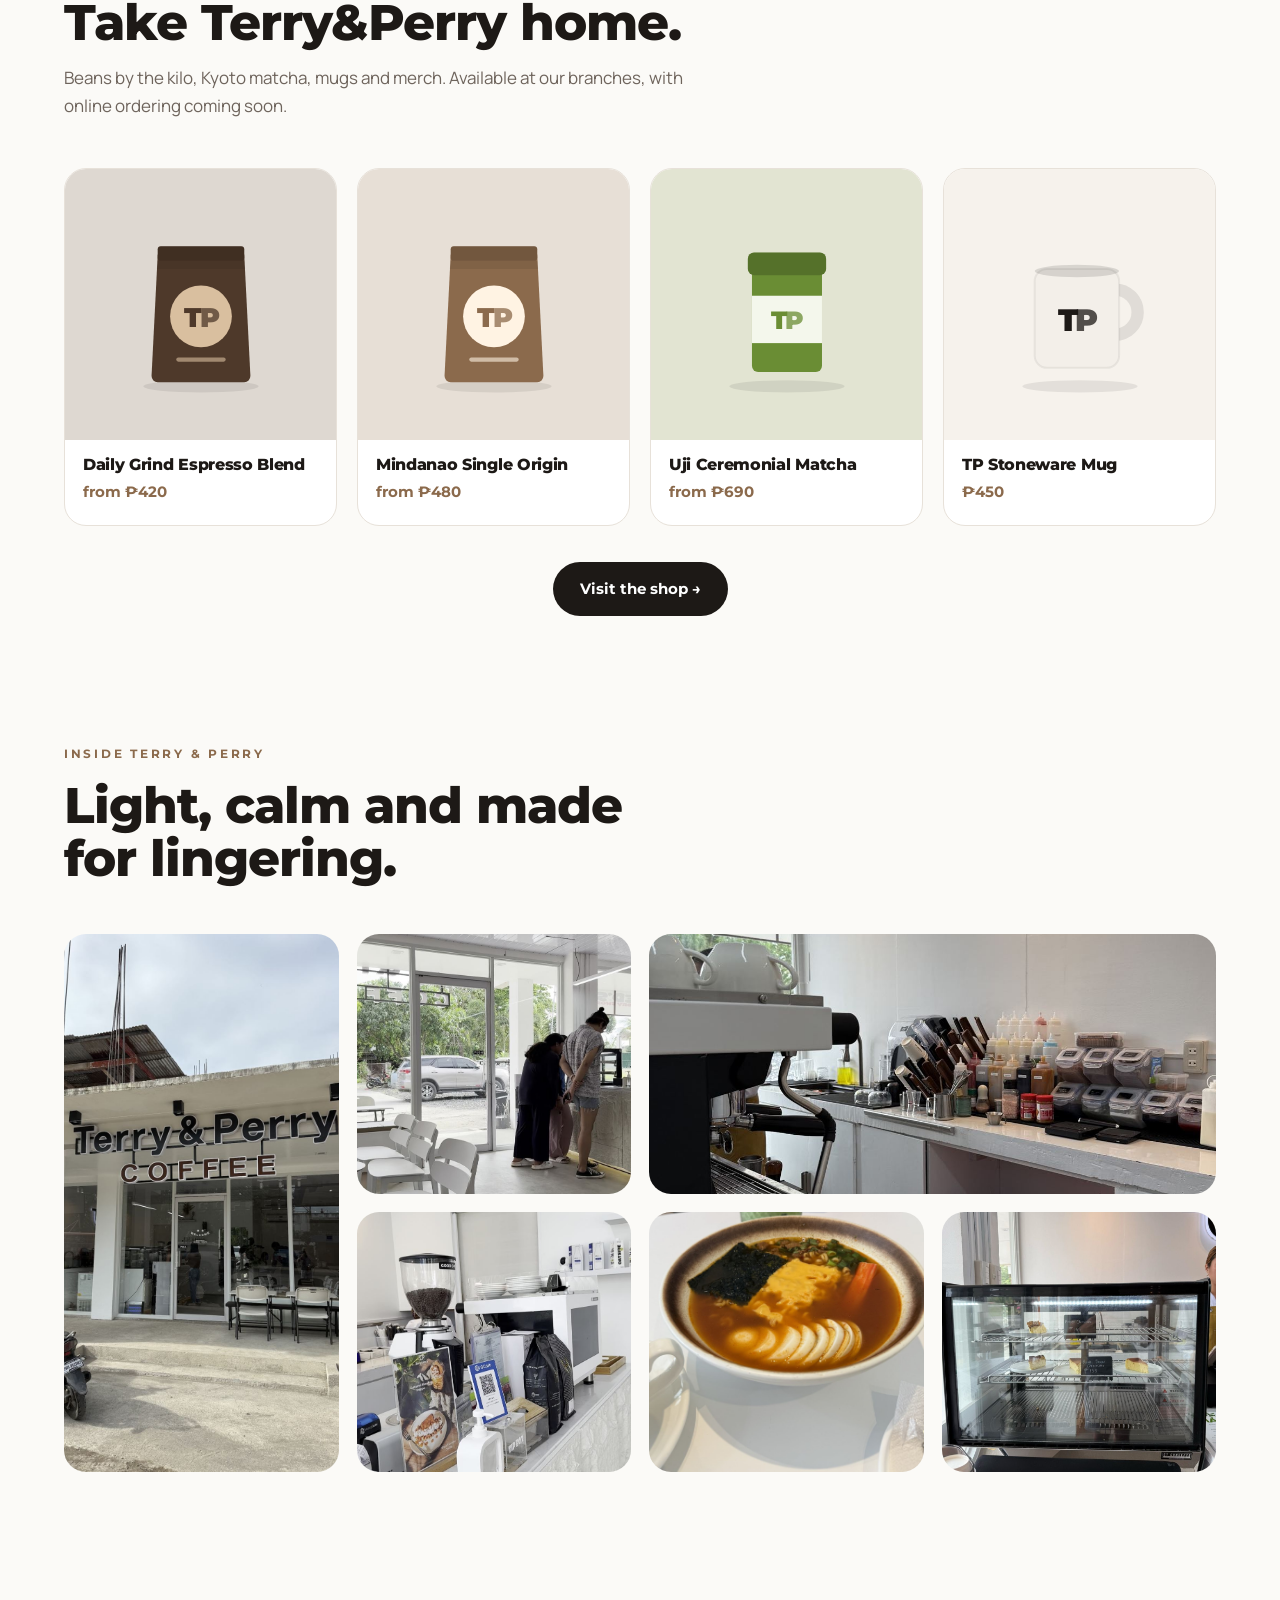
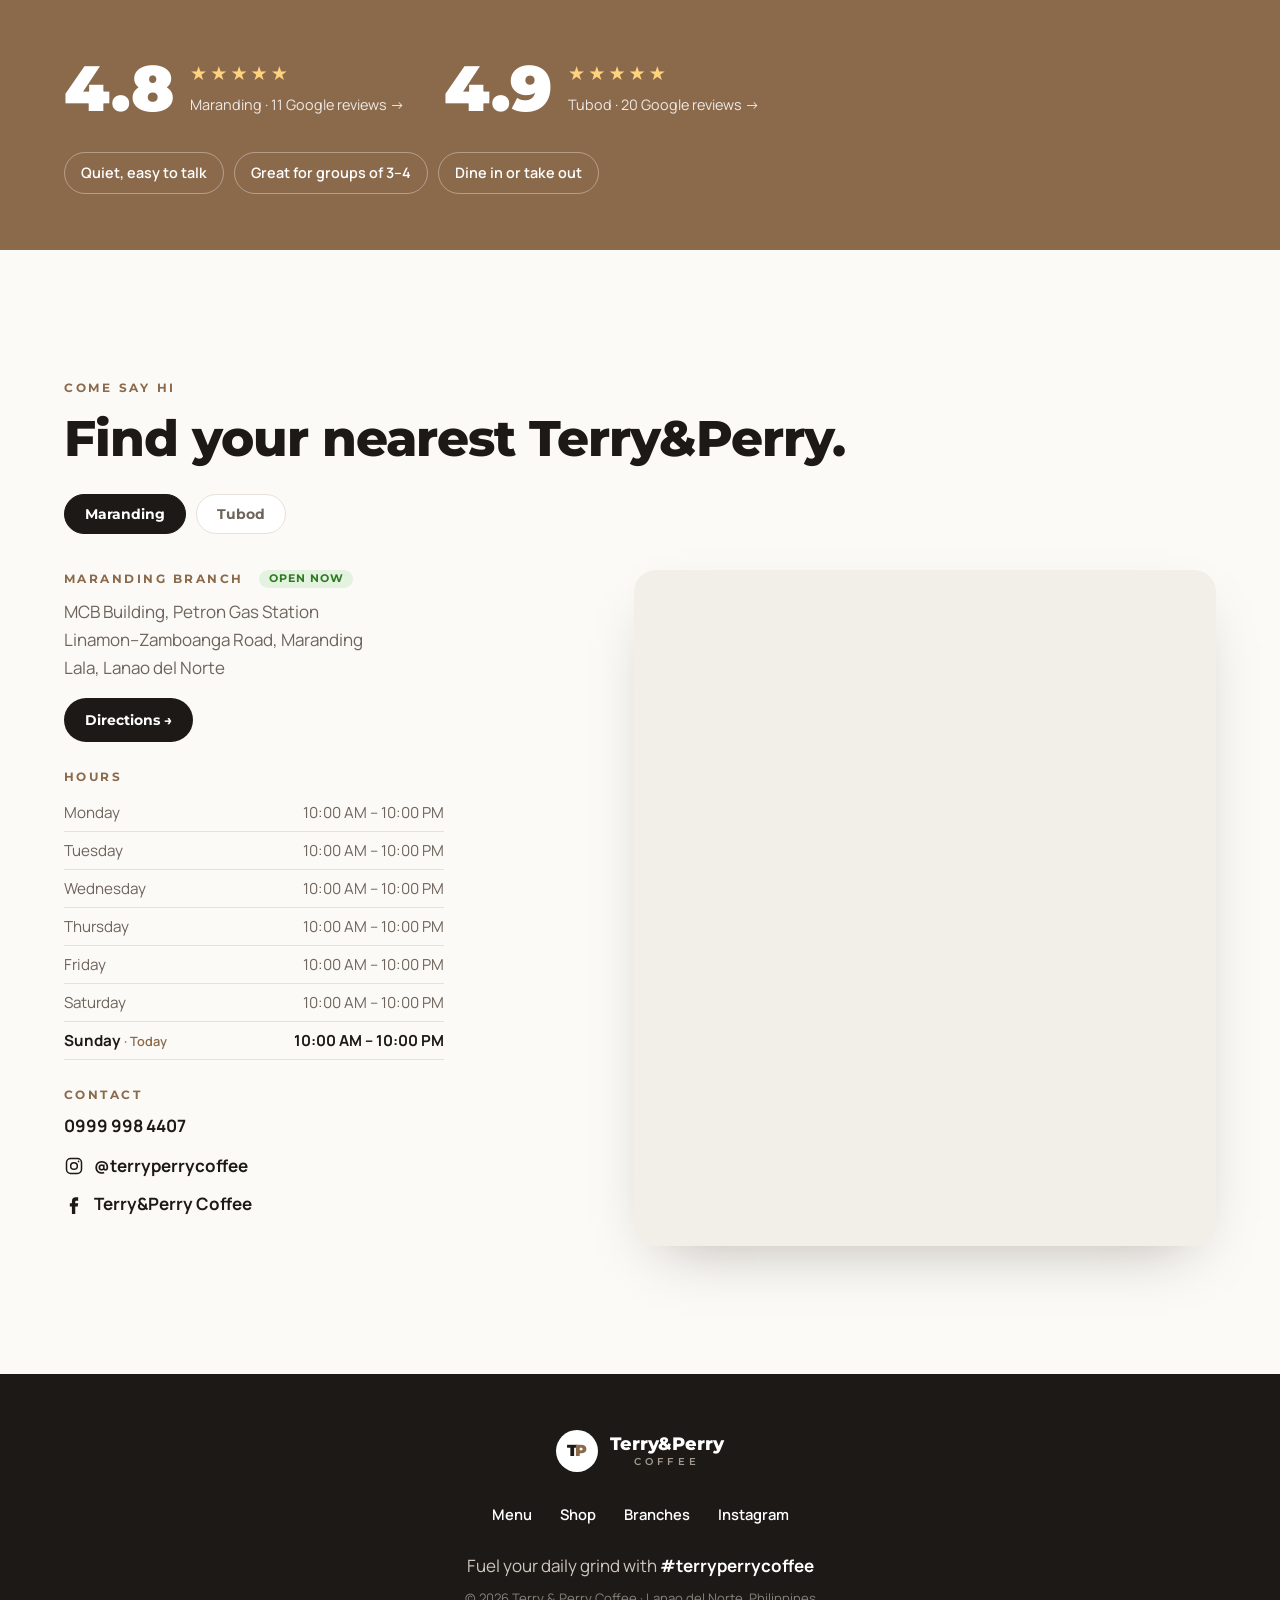
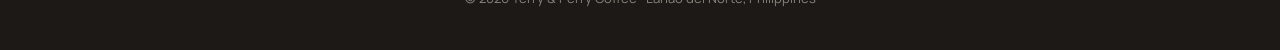
==== commit 8566dc70: "Replace interactive shop with a static demo page Vercel was blocking the shop, so shop.html is now a" ====
--- a/index.html
+++ b/index.html
@@ -9,7 +9,6 @@
   <link rel="preconnect" href="https://fonts.gstatic.com" crossorigin>
   <link href="https://fonts.googleapis.com/css2?family=Montserrat:wght@500;600;700;800;900&family=Manrope:wght@400;500;600;700&display=swap" rel="stylesheet">
   <link rel="stylesheet" href="styles.css">
-  <link rel="stylesheet" href="shop.css">
 </head>
 <body>
 
@@ -28,7 +27,7 @@
         <a href="shop.html">Shop</a>
         <a href="#visit">Visit</a>
       </nav>
-      <a href="shop.html" class="btn btn--dark nav__cta">Shop online</a>
+      <a href="shop.html" class="btn btn--dark nav__cta">Our shop</a>
       <button class="nav__toggle" aria-label="Open menu" aria-expanded="false" aria-controls="mobileNav">
         <span></span><span></span>
       </button>
@@ -39,7 +38,7 @@
       <a href="#matcha">Matcha</a>
       <a href="#menu">Menu</a>
       <a href="#visit">Visit</a>
-      <a href="shop.html" class="mobile-nav__shop">Shop online →</a>
+      <a href="shop.html" class="mobile-nav__shop">Our shop →</a>
     </div>
   </header>
 
@@ -234,9 +233,26 @@
         <div class="section__head reveal">
           <p class="kicker">The T&amp;P shop</p>
           <h2>Take Terry&amp;Perry home.</h2>
-          <p class="section__sub">Beans by the kilo, Kyoto matcha, mugs and merch. Order online and pick up at any branch, or get it delivered.</p>
-        </div>
-        <div class="feat-grid" id="featGrid"><!-- filled from shop-data.js --></div>
+          <p class="section__sub">Beans by the kilo, Kyoto matcha, mugs and merch. Available at our branches, with online ordering coming soon.</p>
+        </div>
+        <div class="feat-grid">
+          <a class="feat" href="shop.html#coffee-beans">
+            <div class="feat__art" style="--art-bg:#4e392a"><svg viewBox="0 0 200 200" role="img" aria-label="Daily Grind Espresso Blend" xmlns="http://www.w3.org/2000/svg"> <ellipse cx="100" cy="180" rx="56" ry="6" fill="#000" opacity=".08"/> <path d="M58 52 h84 l6 118 a6 6 0 0 1 -6 6 h-84 a6 6 0 0 1 -6 -6z" fill="#4e392a"/> <rect x="58" y="44" width="84" height="14" rx="3" fill="#4e392a"/> <rect x="58" y="44" width="84" height="14" rx="3" fill="#000" opacity=".18"/> <path d="M58 58 h84 l1 8 h-86z" fill="#000" opacity=".08"/> <circle cx="100" cy="112" r="30" fill="#d9bf9f"/> <text x="100" y="122" text-anchor="middle" font-family="Montserrat, sans-serif" font-weight="900" font-size="26" letter-spacing="-2.08" fill="#4e392a">T<tspan opacity=".75">P</tspan></text> <rect x="76" y="152" width="48" height="4" rx="2" fill="#d9bf9f" opacity=".6"/></svg></div>
+            <div class="feat__body"><h3>Daily Grind Espresso Blend</h3><span class="price">from ₱420</span></div>
+          </a>
+          <a class="feat" href="shop.html#coffee-beans">
+            <div class="feat__art" style="--art-bg:#8b6a4c"><svg viewBox="0 0 200 200" role="img" aria-label="Mindanao Single Origin" xmlns="http://www.w3.org/2000/svg"> <ellipse cx="100" cy="180" rx="56" ry="6" fill="#000" opacity=".08"/> <path d="M58 52 h84 l6 118 a6 6 0 0 1 -6 6 h-84 a6 6 0 0 1 -6 -6z" fill="#8b6a4c"/> <rect x="58" y="44" width="84" height="14" rx="3" fill="#8b6a4c"/> <rect x="58" y="44" width="84" height="14" rx="3" fill="#000" opacity=".18"/> <path d="M58 58 h84 l1 8 h-86z" fill="#000" opacity=".08"/> <circle cx="100" cy="112" r="30" fill="#fff3e3"/> <text x="100" y="122" text-anchor="middle" font-family="Montserrat, sans-serif" font-weight="900" font-size="26" letter-spacing="-2.08" fill="#8b6a4c">T<tspan opacity=".75">P</tspan></text> <rect x="76" y="152" width="48" height="4" rx="2" fill="#fff3e3" opacity=".6"/></svg></div>
+            <div class="feat__body"><h3>Mindanao Single Origin</h3><span class="price">from ₱480</span></div>
+          </a>
+          <a class="feat" href="shop.html#matcha-tea">
+            <div class="feat__art" style="--art-bg:#6a8d34"><svg viewBox="0 0 200 200" role="img" aria-label="Uji Ceremonial Matcha" xmlns="http://www.w3.org/2000/svg"> <ellipse cx="100" cy="180" rx="56" ry="6" fill="#000" opacity=".08"/> <rect x="66" y="62" width="68" height="104" rx="6" fill="#6a8d34"/> <rect x="62" y="50" width="76" height="22" rx="6" fill="#6a8d34"/> <rect x="62" y="50" width="76" height="22" rx="6" fill="#000" opacity=".2"/> <rect x="66" y="92" width="68" height="46" fill="#f4f7ec"/> <text x="100" y="124" text-anchor="middle" font-family="Montserrat, sans-serif" font-weight="900" font-size="24" letter-spacing="-1.92" fill="#6a8d34">T<tspan opacity=".75">P</tspan></text></svg></div>
+            <div class="feat__body"><h3>Uji Ceremonial Matcha</h3><span class="price">from ₱690</span></div>
+          </a>
+          <a class="feat" href="shop.html#drinkware">
+            <div class="feat__art" style="--art-bg:#f3efe9"><svg viewBox="0 0 200 200" role="img" aria-label="TP Stoneware Mug" xmlns="http://www.w3.org/2000/svg"> <ellipse cx="100" cy="180" rx="56" ry="6" fill="#000" opacity=".08"/> <path d="M134 86 a22 22 0 0 1 0 44" fill="none" stroke="#f3efe9" stroke-width="12"/> <path d="M134 86 a22 22 0 0 1 0 44" fill="none" stroke="#000" stroke-opacity=".08" stroke-width="12"/> <rect x="56" y="66" width="82" height="96" rx="12" fill="#f3efe9"/> <rect x="56" y="66" width="82" height="96" rx="12" fill="none" stroke="#000" stroke-opacity=".06" stroke-width="2"/> <ellipse cx="97" cy="68" rx="41" ry="6" fill="#000" opacity=".12"/> <text x="97" y="126" text-anchor="middle" font-family="Montserrat, sans-serif" font-weight="900" font-size="30" letter-spacing="-2.4" fill="#1d1916">T<tspan opacity=".75">P</tspan></text></svg></div>
+            <div class="feat__body"><h3>TP Stoneware Mug</h3><span class="price">₱450</span></div>
+          </a>
+        </div>
         <div class="shop-teaser__foot"><a href="shop.html" class="btn btn--dark">Visit the shop →</a></div>
       </div>
     </section>
@@ -314,7 +330,7 @@
       </div>
       <nav class="footer__links" aria-label="Footer">
         <a href="#menu">Menu</a>
-        <a href="shop.html">Shop online</a>
+        <a href="shop.html">Shop</a>
         <a href="#visit">Branches</a>
         <a href="https://www.instagram.com/terryperrycoffee/" target="_blank" rel="noopener">Instagram</a>
       </nav>
@@ -323,7 +339,6 @@
     </div>
   </footer>
 
-  <script src="shop-data.js"></script>
   <script src="script.js"></script>
 </body>
 </html>
--- a/styles.css
+++ b/styles.css
@@ -334,3 +334,67 @@
   .hero__float--b { right: 0; }
   .rating-band__inner { flex-direction: column; align-items: flex-start; }
 }
+
+/* ============ Shop (static demo page + homepage teaser) ============ */
+.nav__links a[aria-current="page"] { color: var(--ink); }
+.nav__links a[aria-current="page"]::after { width: 100%; }
+a.tab { text-decoration: none; }
+
+.shop-hero { padding: 140px 0 40px; background: linear-gradient(180deg, #f3ece3 0%, var(--bg) 100%); }
+.shop-hero__inner { display: grid; grid-template-columns: 1.1fr 1fr; gap: 56px; align-items: end; }
+.shop-hero h1 { font-size: clamp(2.6rem, 6vw, 4.6rem); font-weight: 900; letter-spacing: -0.04em; margin-bottom: 18px; }
+.shop-hero h1 em { font-style: normal; color: var(--brown); }
+.shop-notice { background: var(--surface); border: 1px solid var(--line); border-radius: var(--radius); padding: 28px; box-shadow: var(--shadow); }
+.shop-notice__tag {
+  display: inline-block; padding: 5px 12px; border-radius: 999px; background: var(--matcha-soft); color: var(--matcha-deep);
+  font: 800 .7rem var(--font-display); letter-spacing: .14em; text-transform: uppercase; margin-bottom: 14px;
+}
+.shop-notice h2 { font-size: 1.5rem; margin-bottom: 10px; }
+.shop-notice p { color: var(--muted); font-size: .95rem; }
+.shop-notice__actions { display: flex; flex-wrap: wrap; gap: 10px; margin-top: 18px; }
+
+.shop { padding-top: 48px; }
+.shop .tabs { position: sticky; top: 84px; z-index: 5; padding: 10px 0; background: var(--bg); }
+.shop-cat { padding-top: 32px; scroll-margin-top: 150px; }
+.shop-cat h2 { font-size: clamp(1.6rem, 3vw, 2.1rem); margin-bottom: 24px; }
+.shop-fine { color: var(--muted); font-size: .9rem; text-align: center; margin-top: 48px; }
+
+.product-grid { display: grid; grid-template-columns: repeat(auto-fill, minmax(300px, 1fr)); gap: 24px; }
+.pc { display: flex; flex-direction: column; background: var(--surface); border: 1px solid var(--line); border-radius: var(--radius); overflow: hidden; transition: transform .3s, box-shadow .3s; }
+.pc:hover { transform: translateY(-4px); box-shadow: var(--shadow); }
+.pc__art, .feat__art { position: relative; display: grid; place-items: center; background: color-mix(in srgb, var(--art-bg) 14%, #f6f2ec); }
+.pc__art { aspect-ratio: 1 / .85; }
+.pc__art svg { width: 78%; height: 100%; transition: transform .5s ease; }
+.pc:hover .pc__art svg { transform: scale(1.05) rotate(-2deg); }
+.pc__badge {
+  position: absolute; top: 14px; left: 14px; padding: 5px 12px; border-radius: 999px; background: var(--ink); color: #fff;
+  font: 700 .68rem var(--font-display); letter-spacing: .12em; text-transform: uppercase;
+}
+.pc__body { padding: 20px 20px 22px; }
+.pc__top { display: flex; justify-content: space-between; align-items: baseline; gap: 10px; }
+.pc__top h3 { font-size: 1.08rem; font-weight: 800; }
+.pc__desc { color: var(--muted); font-size: .9rem; line-height: 1.55; margin: 8px 0 0; }
+.pc__opts { list-style: none; padding: 14px 0 0; margin: 14px 0 0; border-top: 1px dashed var(--line); display: grid; gap: 6px; font-size: .86rem; }
+.pc__opts span { display: inline-block; min-width: 64px; font-weight: 700; font-size: .72rem; letter-spacing: .08em; text-transform: uppercase; color: var(--brown); }
+
+.feat-grid { display: grid; grid-template-columns: repeat(4, 1fr); gap: 20px; }
+.feat { display: block; text-decoration: none; background: var(--surface); border-radius: var(--radius); overflow: hidden; border: 1px solid var(--line); transition: transform .3s, box-shadow .3s; }
+.feat:hover { transform: translateY(-4px); box-shadow: var(--shadow); }
+.feat__art { aspect-ratio: 1; }
+.feat__art svg { width: 76%; }
+.feat__body { padding: 16px 18px 20px; }
+.feat__body h3 { font-size: 1rem; font-weight: 800; margin-bottom: 4px; }
+.shop-teaser__foot { display: flex; justify-content: center; margin-top: 36px; }
+
+@media (max-width: 1080px) { .feat-grid { grid-template-columns: repeat(2, 1fr); } }
+@media (max-width: 900px) {
+  .shop-hero { padding-top: 110px; }
+  .shop-hero__inner { grid-template-columns: 1fr; gap: 32px; }
+  .shop .tabs { top: 76px; flex-wrap: nowrap; overflow-x: auto; }
+  .shop .tabs .tab { flex: none; }
+}
+@media (max-width: 640px) {
+  .product-grid { grid-template-columns: 1fr; }
+  .feat-grid { gap: 12px; }
+  .feat__body { padding: 12px 14px 16px; }
+}
